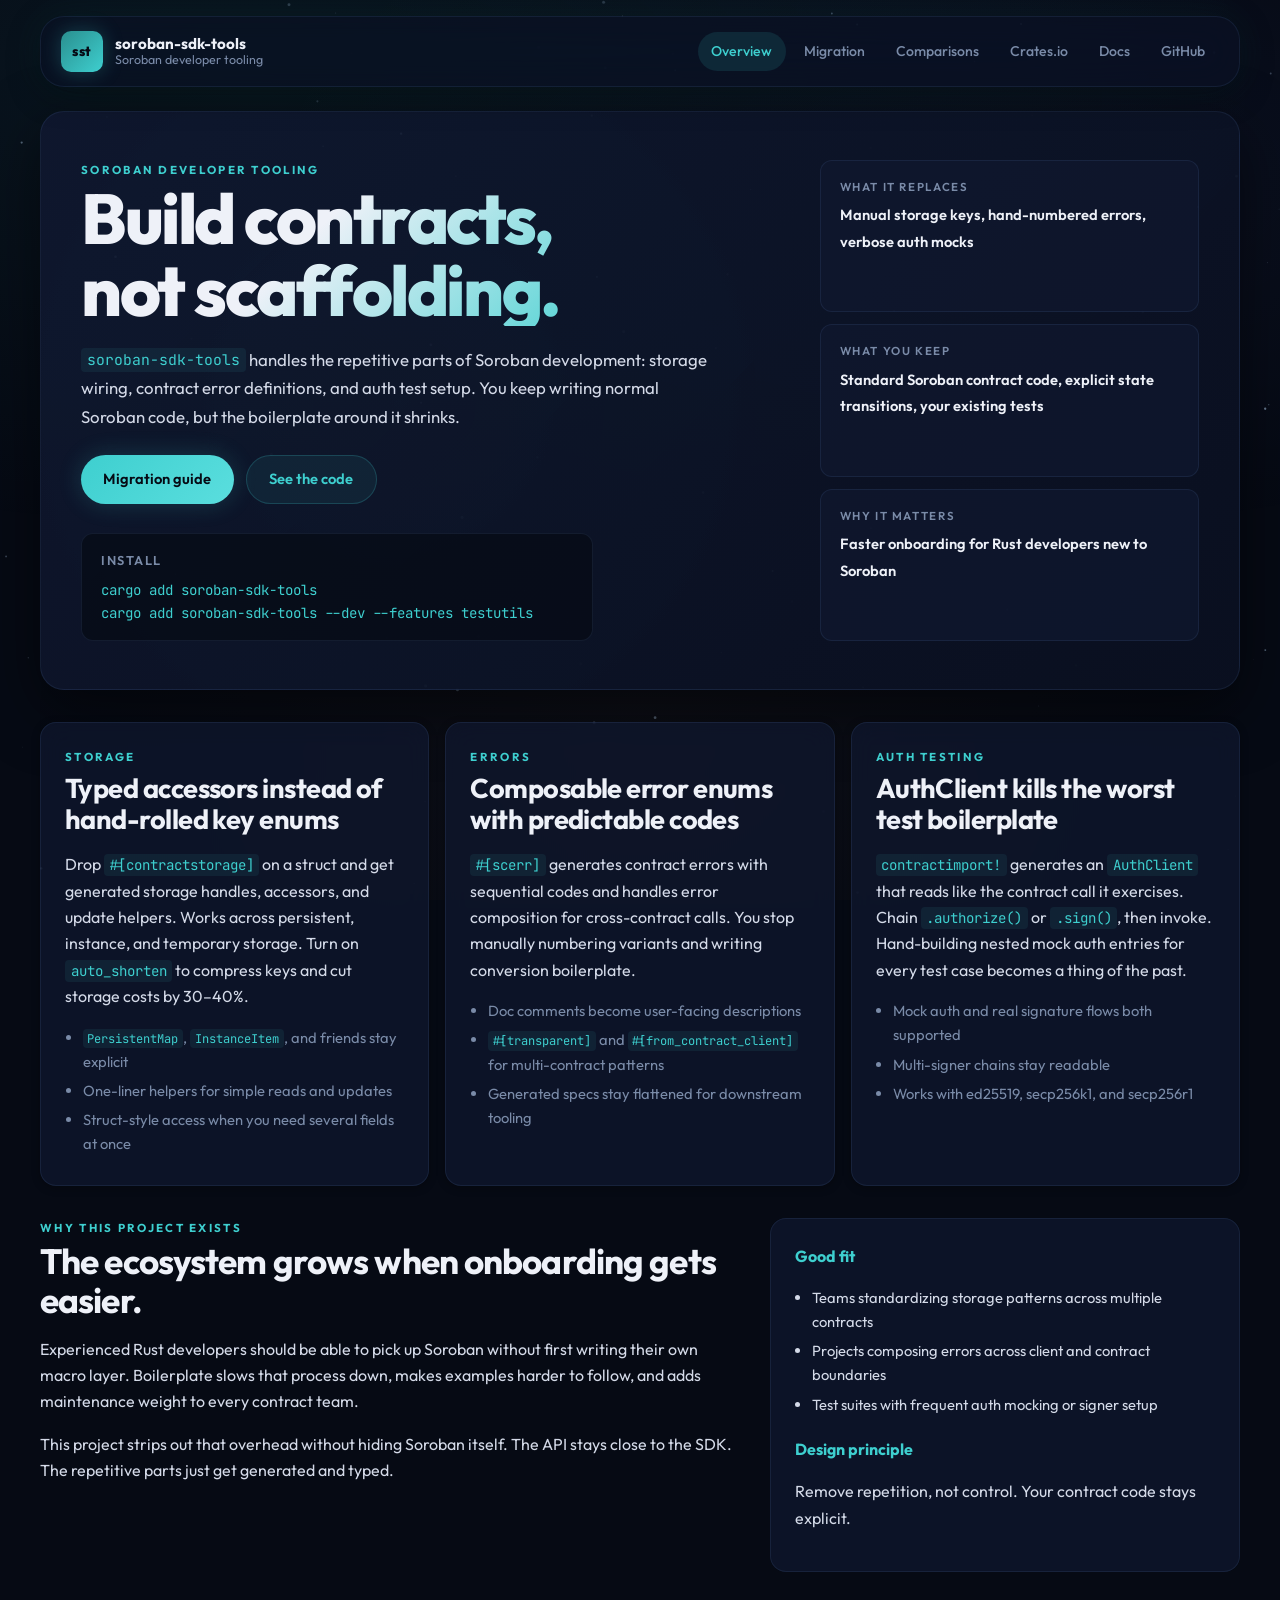
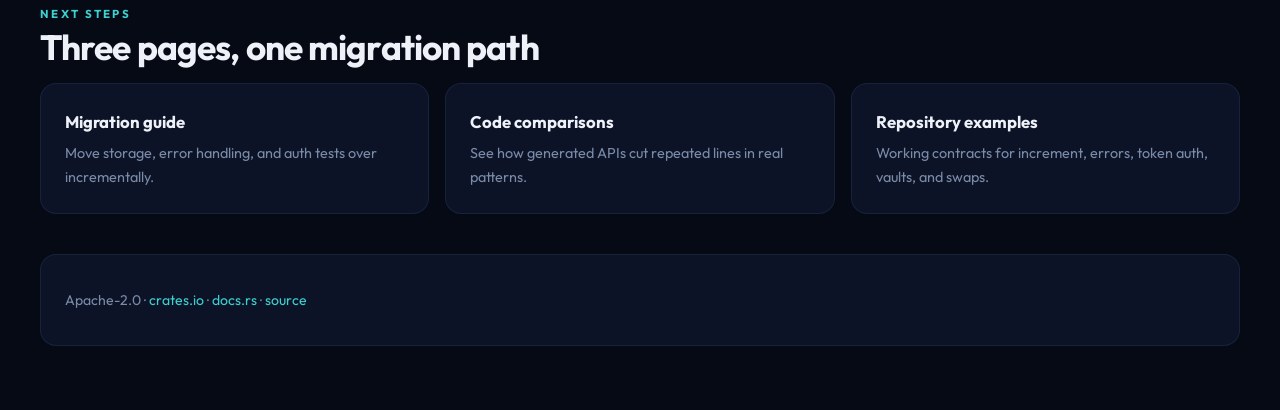
==== docs/index.html @ 700a07e0 "Add GitHub Pages site with dark space theme Static site in docs/ for GitHub Pages: homepage with fea" ====
<!DOCTYPE html>
<html lang="en">
<head>
  <meta charset="UTF-8">
  <meta name="viewport" content="width=device-width, initial-scale=1.0">
  <title>soroban-sdk-tools — Cut Soroban Boilerplate, Ship Contracts Faster</title>
  <meta name="description" content="soroban-sdk-tools gives Soroban developers typed storage macros, composable error enums, and auth test helpers that cut boilerplate and can save 30-40% on storage fees.">
  <meta name="theme-color" content="#0b1120">
  <meta name="robots" content="index, follow">
  <link rel="canonical" href="https://blaineheffron.github.io/soroban-sdk-tools/">
  <meta property="og:title" content="soroban-sdk-tools — Cut Soroban Boilerplate, Ship Contracts Faster">
  <meta property="og:description" content="Typed storage, composable errors, and auth testing helpers for Soroban smart contracts on Stellar.">
  <meta property="og:type" content="website">
  <meta property="og:url" content="https://blaineheffron.github.io/soroban-sdk-tools/">
  <meta name="twitter:card" content="summary">
  <meta name="twitter:title" content="soroban-sdk-tools — Cut Soroban Boilerplate">
  <meta name="twitter:description" content="Typed storage, composable errors, and auth testing helpers for Soroban smart contracts on Stellar.">
  <script type="application/ld+json">
  {
    "@context": "https://schema.org",
    "@type": "SoftwareSourceCode",
    "name": "soroban-sdk-tools",
    "description": "Rust macros and helpers that reduce Soroban smart contract boilerplate for storage, errors, and auth testing.",
    "programmingLanguage": "Rust",
    "codeRepository": "https://github.com/BlaineHeffron/soroban-sdk-tools",
    "license": "https://opensource.org/licenses/Apache-2.0",
    "author": [
      { "@type": "Person", "name": "Blaine Heffron" },
      { "@type": "Person", "name": "Willem Wyndham" }
    ]
  }
  </script>
  <link rel="stylesheet" href="styles.css">
</head>
<body data-page="home">
  <canvas id="starfield" aria-hidden="true"></canvas>
  <div class="site-shell">
    <header class="site-header">
      <a class="brand" href="index.html">
        <span class="brand-mark">sst</span>
        <span class="brand-copy">
          <strong>soroban-sdk-tools</strong>
          <span>Soroban developer tooling</span>
        </span>
      </a>
      <nav class="site-nav" aria-label="Primary navigation">
        <a href="index.html">Overview</a>
        <a href="migration.html">Migration</a>
        <a href="examples.html">Comparisons</a>
        <a href="https://crates.io/crates/soroban-sdk-tools" rel="noopener">Crates.io</a>
        <a href="https://docs.rs/soroban-sdk-tools/latest/soroban_sdk_tools/" rel="noopener">Docs</a>
        <a href="https://github.com/BlaineHeffron/soroban-sdk-tools" rel="noopener">GitHub</a>
      </nav>
    </header>

    <main>
      <section class="hero">
        <div class="hero-copy">
          <p class="eyebrow">Soroban developer tooling</p>
          <h1>Build contracts, not scaffolding.</h1>
          <p class="hero-text">
            <code>soroban-sdk-tools</code> handles the repetitive parts of Soroban development:
            storage wiring, contract error definitions, and auth test setup. You keep writing
            normal Soroban code, but the boilerplate around it shrinks.
          </p>
          <div class="hero-actions">
            <a class="button button-primary" href="migration.html">Migration guide</a>
            <a class="button button-secondary" href="examples.html">See the code</a>
          </div>
          <div class="install-card">
            <p>Install</p>
            <pre><code>cargo add soroban-sdk-tools
cargo add soroban-sdk-tools --dev --features testutils</code></pre>
          </div>
        </div>
        <aside class="hero-panel">
          <div class="metric-card">
            <span class="metric-label">What it replaces</span>
            <strong>Manual storage keys, hand-numbered errors, verbose auth mocks</strong>
          </div>
          <div class="metric-card">
            <span class="metric-label">What you keep</span>
            <strong>Standard Soroban contract code, explicit state transitions, your existing tests</strong>
          </div>
          <div class="metric-card">
            <span class="metric-label">Why it matters</span>
            <strong>Faster onboarding for Rust developers new to Soroban</strong>
          </div>
        </aside>
      </section>

      <section class="section-grid">
        <article class="feature-card reveal">
          <p class="card-kicker">Storage</p>
          <h2>Typed accessors instead of hand-rolled key enums</h2>
          <p>
            Drop <code>#[contractstorage]</code> on a struct and get generated storage handles,
            accessors, and update helpers. Works across persistent, instance, and temporary
            storage. Turn on <code>auto_shorten</code> to compress keys and cut storage costs
            by 30&ndash;40%.
          </p>
          <ul>
            <li><code>PersistentMap</code>, <code>InstanceItem</code>, and friends stay explicit</li>
            <li>One-liner helpers for simple reads and updates</li>
            <li>Struct-style access when you need several fields at once</li>
          </ul>
        </article>

        <article class="feature-card reveal">
          <p class="card-kicker">Errors</p>
          <h2>Composable error enums with predictable codes</h2>
          <p>
            <code>#[scerr]</code> generates contract errors with sequential codes and handles
            error composition for cross-contract calls. You stop manually numbering variants
            and writing conversion boilerplate.
          </p>
          <ul>
            <li>Doc comments become user-facing descriptions</li>
            <li><code>#[transparent]</code> and <code>#[from_contract_client]</code> for multi-contract patterns</li>
            <li>Generated specs stay flattened for downstream tooling</li>
          </ul>
        </article>

        <article class="feature-card reveal">
          <p class="card-kicker">Auth testing</p>
          <h2>AuthClient kills the worst test boilerplate</h2>
          <p>
            <code>contractimport!</code> generates an <code>AuthClient</code> that reads
            like the contract call it exercises. Chain <code>.authorize()</code> or
            <code>.sign()</code>, then invoke. Hand-building nested mock auth entries
            for every test case becomes a thing of the past.
          </p>
          <ul>
            <li>Mock auth and real signature flows both supported</li>
            <li>Multi-signer chains stay readable</li>
            <li>Works with ed25519, secp256k1, and secp256r1</li>
          </ul>
        </article>
      </section>

      <section class="section two-column reveal">
        <div>
          <p class="eyebrow">Why this project exists</p>
          <h2>The ecosystem grows when onboarding gets easier.</h2>
          <p>
            Experienced Rust developers should be able to pick up Soroban without first writing
            their own macro layer. Boilerplate slows that process down, makes examples harder to
            follow, and adds maintenance weight to every contract team.
          </p>
          <p>
            This project strips out that overhead without hiding Soroban itself. The API stays
            close to the SDK. The repetitive parts just get generated and typed.
          </p>
        </div>
        <div class="callout">
          <h3>Good fit</h3>
          <ul>
            <li>Teams standardizing storage patterns across multiple contracts</li>
            <li>Projects composing errors across client and contract boundaries</li>
            <li>Test suites with frequent auth mocking or signer setup</li>
          </ul>
          <h3>Design principle</h3>
          <p>Remove repetition, not control. Your contract code stays explicit.</p>
        </div>
      </section>

      <section class="section reveal">
        <div class="section-heading">
          <p class="eyebrow">Next steps</p>
          <h2>Three pages, one migration path</h2>
        </div>
        <div class="path-grid">
          <a class="path-card" href="migration.html">
            <h3>Migration guide</h3>
            <p>Move storage, error handling, and auth tests over incrementally.</p>
          </a>
          <a class="path-card" href="examples.html">
            <h3>Code comparisons</h3>
            <p>See how generated APIs cut repeated lines in real patterns.</p>
          </a>
          <a class="path-card" href="https://github.com/BlaineHeffron/soroban-sdk-tools/tree/main/examples">
            <h3>Repository examples</h3>
            <p>Working contracts for increment, errors, token auth, vaults, and swaps.</p>
          </a>
        </div>
      </section>
    </main>

    <footer class="site-footer">
      <p>Apache-2.0 &middot; <a href="https://crates.io/crates/soroban-sdk-tools">crates.io</a> &middot; <a href="https://docs.rs/soroban-sdk-tools">docs.rs</a> &middot; <a href="https://github.com/BlaineHeffron/soroban-sdk-tools">source</a></p>
    </footer>
  </div>
  <script src="script.js"></script>
</body>
</html>
---- docs/styles.css ----
/* ── soroban-sdk-tools site ── */
/* Aesthetic: deep-space observatory — dark, precise, layered depth */

@import url('https://fonts.googleapis.com/css2?family=Outfit:wght@400;600;700;800&family=JetBrains+Mono:wght@400;500&display=swap');

:root {
  --bg-deep: #060a14;
  --bg: #0b1120;
  --bg-raised: #101829;
  --bg-card: rgba(16, 24, 48, 0.72);
  --bg-glass: rgba(12, 18, 36, 0.65);
  --surface: rgba(20, 32, 60, 0.55);
  --text: #d4dae8;
  --text-bright: #eef1f8;
  --text-muted: #7a8ba8;
  --line: rgba(100, 140, 200, 0.12);
  --line-bright: rgba(100, 160, 220, 0.22);
  --accent: #3ecfcf;
  --accent-glow: rgba(62, 207, 207, 0.15);
  --accent-dim: #2a8f8f;
  --accent-2: #6b8aff;
  --accent-2-glow: rgba(107, 138, 255, 0.12);
  --warm: #f0a050;
  --warm-glow: rgba(240, 160, 80, 0.1);
  --danger: #ff6b6b;
  --success: #50d890;
  --shadow-sm: 0 2px 8px rgba(0, 0, 0, 0.3);
  --shadow: 0 8px 32px rgba(0, 0, 0, 0.4);
  --shadow-lg: 0 20px 60px rgba(0, 0, 0, 0.5);
  --shadow-glow: 0 0 40px rgba(62, 207, 207, 0.08);
  --radius-xl: 24px;
  --radius-lg: 16px;
  --radius-md: 12px;
  --radius-sm: 8px;
  --site-width: 1200px;
  --mono: "JetBrains Mono", "Fira Code", "Cascadia Code", monospace;
  --sans: "Outfit", system-ui, -apple-system, sans-serif;
}

*, *::before, *::after { box-sizing: border-box; }
html { scroll-behavior: smooth; }

body {
  margin: 0;
  font-family: var(--sans);
  font-weight: 400;
  color: var(--text);
  background: var(--bg-deep);
  line-height: 1.65;
  -webkit-font-smoothing: antialiased;
  overflow-x: hidden;
}

/* ── starfield canvas ── */
#starfield {
  position: fixed;
  inset: 0;
  z-index: 0;
  pointer-events: none;
}

/* ── cosmic ambient gradients ── */
body::before {
  content: "";
  position: fixed;
  inset: 0;
  z-index: 0;
  pointer-events: none;
  background:
    radial-gradient(ellipse 80% 50% at 20% 10%, rgba(62, 207, 207, 0.06), transparent),
    radial-gradient(ellipse 60% 40% at 80% 20%, rgba(107, 138, 255, 0.05), transparent),
    radial-gradient(ellipse 50% 60% at 50% 80%, rgba(240, 160, 80, 0.03), transparent);
}

/* ── layout shell ── */
.site-shell {
  position: relative;
  z-index: 1;
  width: min(calc(100% - 2rem), var(--site-width));
  margin: 0 auto;
  padding: 1rem 0 4rem;
}

/* ── links ── */
a { color: var(--accent); text-decoration: none; transition: color 200ms; }
a:hover { color: var(--text-bright); }

/* ── typography ── */
code, pre { font-family: var(--mono); }
code { font-size: 0.88em; color: var(--accent); background: rgba(62, 207, 207, 0.08); padding: 0.15em 0.4em; border-radius: 4px; }
pre code { background: none; padding: 0; color: inherit; font-size: 0.88rem; }

h1, h2, h3, h4 { color: var(--text-bright); font-weight: 700; }

/* ── header / nav ── */
.site-header {
  display: flex;
  align-items: center;
  justify-content: space-between;
  gap: 1rem;
  padding: 0.85rem 1.25rem;
  margin-bottom: 1.5rem;
  border: 1px solid var(--line);
  border-radius: var(--radius-xl);
  background: var(--bg-glass);
  backdrop-filter: blur(20px) saturate(1.4);
  -webkit-backdrop-filter: blur(20px) saturate(1.4);
  position: sticky;
  top: 0.75rem;
  z-index: 100;
  box-shadow: var(--shadow), var(--shadow-glow);
}

.brand {
  display: inline-flex;
  align-items: center;
  gap: 0.75rem;
  text-decoration: none;
  color: var(--text-bright);
}

.brand-mark {
  display: grid;
  place-items: center;
  width: 2.6rem;
  height: 2.6rem;
  border-radius: 10px;
  background: linear-gradient(135deg, var(--accent-dim), var(--accent));
  color: var(--bg-deep);
  font-weight: 800;
  font-size: 0.85rem;
  text-transform: lowercase;
  letter-spacing: 0.04em;
  box-shadow: 0 0 20px rgba(62, 207, 207, 0.25);
}

.brand-copy { display: flex; flex-direction: column; line-height: 1.2; }
.brand-copy strong { font-size: 0.95rem; }
.brand-copy span:last-child { color: var(--text-muted); font-size: 0.78rem; }

.site-nav {
  display: flex;
  flex-wrap: wrap;
  justify-content: flex-end;
  gap: 0.25rem;
}

.site-nav a {
  color: var(--text-muted);
  padding: 0.5rem 0.85rem;
  border-radius: 999px;
  font-size: 0.88rem;
  font-weight: 500;
  transition: all 180ms ease;
  text-decoration: none;
}

.site-nav a:hover {
  background: var(--accent-glow);
  color: var(--accent);
}

.site-nav a.is-active {
  background: rgba(62, 207, 207, 0.12);
  color: var(--accent);
}

/* ── hero section ── */
.hero {
  display: grid;
  grid-template-columns: minmax(0, 1.4fr) minmax(16rem, 0.75fr);
  gap: 2rem;
  padding: 3rem 2.5rem;
  border: 1px solid var(--line);
  border-radius: var(--radius-xl);
  background:
    linear-gradient(135deg, rgba(16, 24, 48, 0.9), rgba(10, 16, 32, 0.95)),
    radial-gradient(circle at 30% 50%, var(--accent-glow), transparent 50%);
  box-shadow: var(--shadow-lg);
  position: relative;
  overflow: hidden;
}

.hero::after {
  content: "";
  position: absolute;
  top: -1px;
  left: 0;
  right: 0;
  height: 1px;
  background: linear-gradient(90deg, transparent, var(--accent), transparent);
  opacity: 0.5;
}

.page-hero {
  padding: 2.5rem;
  margin-bottom: 2rem;
  border: 1px solid var(--line);
  border-radius: var(--radius-xl);
  background: linear-gradient(135deg, rgba(16, 24, 48, 0.85), rgba(10, 16, 32, 0.9));
  box-shadow: var(--shadow);
  position: relative;
}

.page-hero::after {
  content: "";
  position: absolute;
  top: -1px;
  left: 0;
  right: 0;
  height: 1px;
  background: linear-gradient(90deg, transparent, var(--accent-2), transparent);
  opacity: 0.4;
}

.hero h1, .page-hero h1 {
  line-height: 1.02;
  letter-spacing: -0.035em;
  margin: 0.25rem 0 1.2rem;
}

.hero h1 {
  font-size: clamp(2.6rem, 5.5vw, 4.8rem);
  font-weight: 800;
  max-width: 12ch;
  background: linear-gradient(135deg, var(--text-bright) 40%, var(--accent) 100%);
  -webkit-background-clip: text;
  -webkit-text-fill-color: transparent;
  background-clip: text;
}

.page-hero h1 {
  font-size: clamp(2rem, 4.5vw, 3.6rem);
  font-weight: 800;
}

.hero-text, .page-hero > p:last-child {
  max-width: 58ch;
  font-size: 1.05rem;
  color: var(--text);
  line-height: 1.7;
}

.eyebrow, .card-kicker {
  margin: 0;
  font-size: 0.72rem;
  font-weight: 700;
  letter-spacing: 0.2em;
  text-transform: uppercase;
  color: var(--accent);
}

/* ── buttons ── */
.hero-actions {
  display: flex;
  flex-wrap: wrap;
  gap: 0.75rem;
  margin: 1.5rem 0 1.8rem;
}

.button {
  display: inline-flex;
  align-items: center;
  justify-content: center;
  min-height: 2.8rem;
  padding: 0.7rem 1.4rem;
  border-radius: 999px;
  text-decoration: none;
  font-weight: 600;
  font-size: 0.92rem;
  transition: all 200ms ease;
}

.button-primary {
  color: var(--bg-deep);
  background: linear-gradient(135deg, var(--accent), #5adede);
  box-shadow: 0 0 24px rgba(62, 207, 207, 0.2);
}

.button-primary:hover {
  color: var(--bg-deep);
  box-shadow: 0 0 32px rgba(62, 207, 207, 0.35);
  transform: translateY(-1px);
}

.button-secondary {
  color: var(--accent);
  background: rgba(62, 207, 207, 0.08);
  border: 1px solid rgba(62, 207, 207, 0.2);
}

.button-secondary:hover {
  background: rgba(62, 207, 207, 0.15);
  color: var(--text-bright);
  transform: translateY(-1px);
}

/* ── install card ── */
.install-card {
  max-width: 32rem;
  padding: 1rem 1.2rem;
  border: 1px solid var(--line);
  border-radius: var(--radius-md);
  background: rgba(6, 10, 20, 0.7);
}

.install-card p {
  margin: 0 0 0.5rem;
  color: var(--text-muted);
  font-weight: 600;
  font-size: 0.8rem;
  text-transform: uppercase;
  letter-spacing: 0.12em;
}

.install-card pre {
  overflow-x: auto;
  margin: 0;
  color: var(--accent);
  font-size: 0.85rem;
  line-height: 1.6;
}

/* ── hero side panel ── */
.hero-panel { display: grid; gap: 0.75rem; }

.metric-card {
  padding: 1rem 1.15rem;
  border: 1px solid var(--line);
  border-radius: var(--radius-md);
  background: var(--bg-card);
  transition: border-color 250ms;
}

.metric-card:hover { border-color: var(--line-bright); }

.metric-label {
  display: block;
  margin-bottom: 0.35rem;
  color: var(--text-muted);
  font-size: 0.72rem;
  font-weight: 600;
  text-transform: uppercase;
  letter-spacing: 0.14em;
}

.metric-card strong {
  color: var(--text-bright);
  font-size: 0.92rem;
  font-weight: 600;
  line-height: 1.4;
}

/* ── section layout ── */
.section, .section-grid { margin-top: 2rem; }

.section-grid {
  display: grid;
  grid-template-columns: repeat(3, minmax(0, 1fr));
  gap: 1rem;
}

/* ── feature cards ── */
.feature-card {
  padding: 1.5rem;
  border: 1px solid var(--line);
  border-radius: var(--radius-lg);
  background: var(--bg-card);
  backdrop-filter: blur(12px);
  -webkit-backdrop-filter: blur(12px);
  box-shadow: var(--shadow-sm);
  transition: border-color 300ms, box-shadow 300ms, transform 300ms;
}

.feature-card:hover {
  border-color: var(--line-bright);
  box-shadow: var(--shadow);
  transform: translateY(-2px);
}

.feature-card h2 {
  margin: 0.4rem 0 0.8rem;
  font-size: clamp(1.3rem, 2.5vw, 1.7rem);
  line-height: 1.15;
  letter-spacing: -0.02em;
}

.feature-card ul {
  margin: 0.6rem 0 0;
  padding-left: 1.1rem;
  color: var(--text-muted);
  font-size: 0.92rem;
}

.feature-card li { margin-bottom: 0.3rem; }
.feature-card li code { font-size: 0.82em; }

/* ── two-column + callout ── */
.two-column {
  display: grid;
  grid-template-columns: minmax(0, 1.2fr) minmax(18rem, 0.8fr);
  gap: 1.5rem;
  align-items: start;
}

.two-column h2 {
  margin: 0.3rem 0 0.8rem;
  font-size: clamp(1.5rem, 3vw, 2.2rem);
  line-height: 1.1;
  letter-spacing: -0.025em;
}

.callout {
  padding: 1.5rem;
  border: 1px solid var(--line);
  border-radius: var(--radius-lg);
  background: var(--bg-card);
  backdrop-filter: blur(12px);
}

.callout h3 { margin-top: 0; font-size: 1rem; color: var(--accent); }
.callout h3:not(:first-child) { margin-top: 1.2rem; }
.callout ul { margin: 0; padding-left: 1.1rem; font-size: 0.92rem; }
.callout li { margin-bottom: 0.3rem; }

/* ── path grid ── */
.path-grid {
  display: grid;
  grid-template-columns: repeat(3, minmax(0, 1fr));
  gap: 1rem;
}

.section-heading { margin-bottom: 1rem; }
.section-heading h2 {
  margin: 0.3rem 0 0;
  font-size: clamp(1.5rem, 3vw, 2.2rem);
  line-height: 1.1;
  letter-spacing: -0.025em;
}

.path-card {
  display: block;
  padding: 1.5rem;
  border: 1px solid var(--line);
  border-radius: var(--radius-lg);
  background: var(--bg-card);
  text-decoration: none;
  color: var(--text);
  transition: all 250ms ease;
}

.path-card:hover {
  border-color: var(--accent-dim);
  box-shadow: var(--shadow), 0 0 30px rgba(62, 207, 207, 0.06);
  transform: translateY(-2px);
  color: var(--text);
}

.path-card h3 {
  margin: 0 0 0.4rem;
  font-size: 1.05rem;
  color: var(--text-bright);
}

.path-card p {
  margin: 0;
  font-size: 0.9rem;
  color: var(--text-muted);
}

/* ── checklist section ── */
.checklist-section {
  padding: 2rem 2.5rem;
  border: 1px solid var(--line);
  border-radius: var(--radius-xl);
  background: var(--bg-card);
}

.number-list {
  display: grid;
  gap: 0.7rem;
  margin: 0;
  padding-left: 1.3rem;
  font-size: 0.95rem;
}

.number-list li::marker { color: var(--accent); font-weight: 700; }

/* ── content grid (migration) ── */
.content-grid {
  display: grid;
  grid-template-columns: repeat(2, minmax(0, 1fr));
  gap: 1rem;
}

.content-card {
  padding: 1.5rem;
  border: 1px solid var(--line);
  border-radius: var(--radius-lg);
  background: var(--bg-card);
}

.content-card h3 {
  margin: 0 0 0.5rem;
  font-size: 1rem;
  color: var(--accent);
}

/* ── migration steps ── */
.migration-step {
  margin-top: 1.2rem;
  padding-top: 1.2rem;
  border-top: 1px solid var(--line);
}

.migration-step h3 { margin: 0 0 0.6rem; font-size: 1rem; color: var(--warm); }
.migration-step ul { margin: 0; padding-left: 1.1rem; font-size: 0.92rem; }
.migration-step li { margin-bottom: 0.3rem; }

/* ── code panels (comparisons) ── */
.comparison-section { }

.comparison-grid {
  display: grid;
  grid-template-columns: repeat(2, minmax(0, 1fr));
  gap: 1rem;
}

.code-panel {
  padding: 1.5rem;
  border: 1px solid var(--line);
  border-radius: var(--radius-lg);
  overflow: hidden;
  box-shadow: var(--shadow);
}

.code-panel:first-child {
  background: linear-gradient(180deg, rgba(30, 15, 15, 0.85), rgba(20, 10, 10, 0.9));
  border-color: rgba(255, 107, 107, 0.12);
}

.code-panel:first-child h3 { color: var(--danger); }
.code-panel:first-child h3::before { content: ""; }

.code-panel:last-child {
  background: linear-gradient(180deg, rgba(10, 30, 20, 0.85), rgba(8, 24, 16, 0.9));
  border-color: rgba(80, 216, 144, 0.15);
}

.code-panel:last-child h3 { color: var(--success); }
.code-panel:last-child h3::before { content: ""; }

.code-panel h3 {
  margin: 0 0 0.8rem;
  font-size: 0.85rem;
  font-weight: 600;
  text-transform: uppercase;
  letter-spacing: 0.1em;
}

.code-panel pre {
  overflow-x: auto;
  margin: 0;
  line-height: 1.55;
}

.code-panel code {
  color: #c8d8e8;
  font-size: 0.82rem;
}

.comparison-note {
  margin: 0.8rem 0 0;
  color: var(--text-muted);
  font-size: 0.92rem;
  font-style: italic;
}

/* ── callout banner ── */
.callout-banner {
  padding: 2rem 2.5rem;
  border: 1px solid var(--line);
  border-radius: var(--radius-xl);
  background:
    linear-gradient(135deg, rgba(16, 24, 48, 0.8), rgba(10, 16, 32, 0.85)),
    radial-gradient(circle at 70% 50%, var(--accent-2-glow), transparent 40%);
  box-shadow: var(--shadow);
}

.callout-banner h2 {
  margin: 0.3rem 0 0;
  font-size: clamp(1.5rem, 3vw, 2.2rem);
  line-height: 1.1;
  letter-spacing: -0.025em;
}

.callout-banner > p:last-child {
  margin-top: 0.8rem;
  max-width: 60ch;
  color: var(--text-muted);
  font-size: 1rem;
}

/* ── footer ── */
.site-footer {
  margin-top: 2.5rem;
  padding: 1.2rem 1.5rem;
  border: 1px solid var(--line);
  border-radius: var(--radius-lg);
  background: var(--bg-card);
  color: var(--text-muted);
  font-size: 0.88rem;
}

/* ── scroll reveal animation ── */
.reveal {
  opacity: 0;
  transform: translateY(18px);
  transition: opacity 500ms ease, transform 500ms ease;
}

.reveal.is-visible {
  opacity: 1;
  transform: translateY(0);
}

/* stagger children */
.section-grid .feature-card:nth-child(2) { transition-delay: 80ms; }
.section-grid .feature-card:nth-child(3) { transition-delay: 160ms; }
.path-grid .path-card:nth-child(2) { transition-delay: 80ms; }
.path-grid .path-card:nth-child(3) { transition-delay: 160ms; }
.comparison-grid .code-panel:nth-child(2) { transition-delay: 80ms; }
.content-grid .content-card:nth-child(2) { transition-delay: 80ms; }

/* ── responsive ── */
@media (max-width: 980px) {
  .site-header { position: static; }
  .hero,
  .two-column,
  .section-grid,
  .content-grid,
  .comparison-grid,
  .path-grid {
    grid-template-columns: 1fr;
  }
}

@media (max-width: 720px) {
  .site-shell {
    width: min(calc(100% - 1rem), var(--site-width));
    padding-top: 0.5rem;
  }

  .hero, .page-hero, .checklist-section, .callout-banner {
    padding: 1.5rem;
  }

  .hero h1 { font-size: clamp(2.2rem, 10vw, 3.4rem); }

  .site-nav { justify-content: flex-start; }

  .site-header {
    flex-direction: column;
    align-items: flex-start;
  }
}
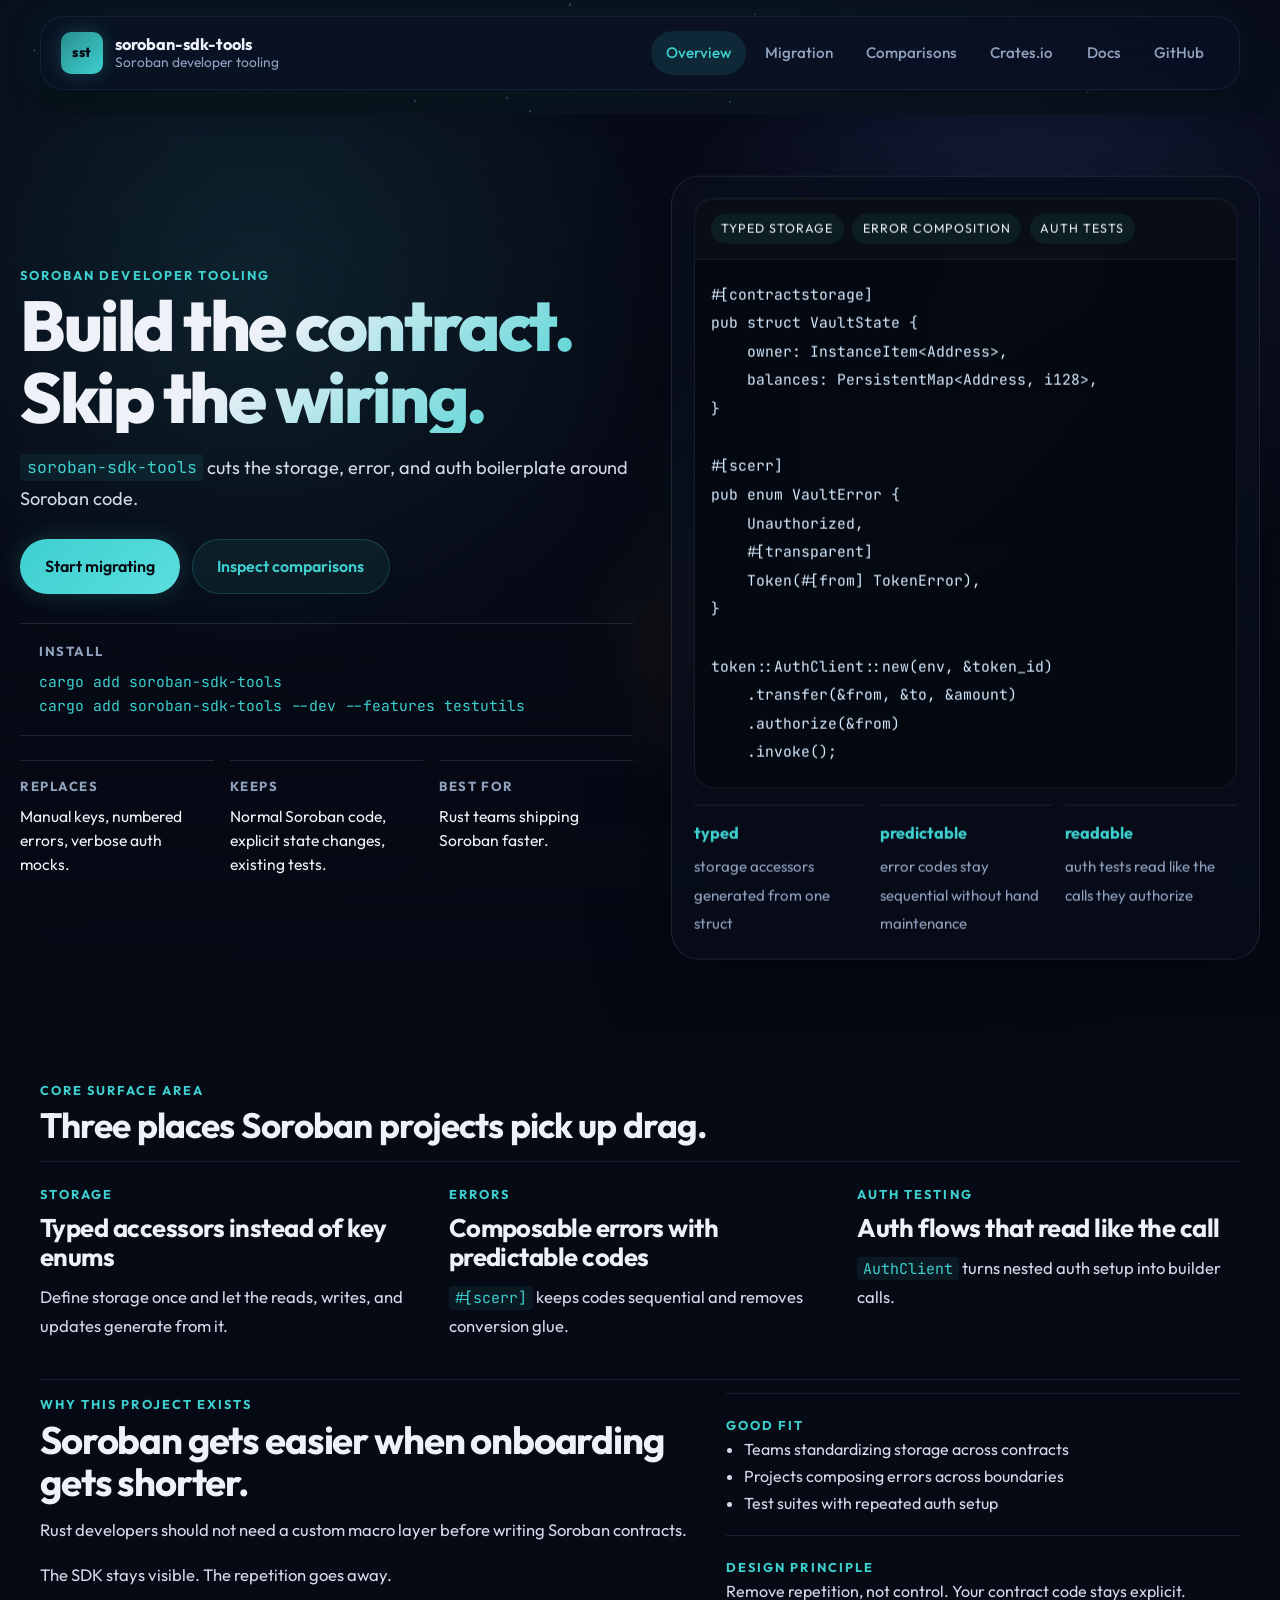
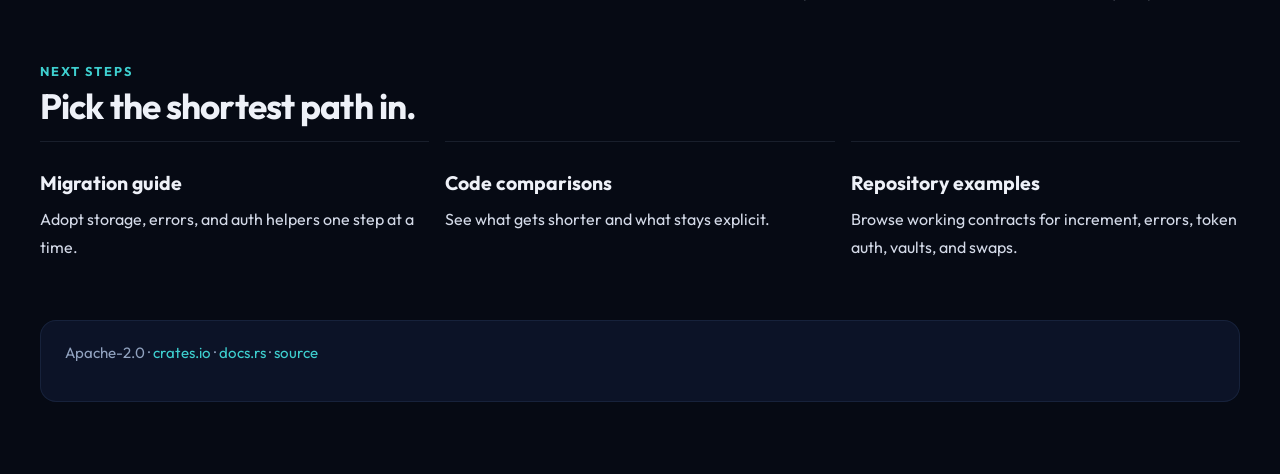
==== commit 11b6c660: "Refine GitHub Pages docs site" ====
--- a/docs/index.html
+++ b/docs/index.html
@@ -3,18 +3,19 @@
 <head>
   <meta charset="UTF-8">
   <meta name="viewport" content="width=device-width, initial-scale=1.0">
-  <title>soroban-sdk-tools — Cut Soroban Boilerplate, Ship Contracts Faster</title>
-  <meta name="description" content="soroban-sdk-tools gives Soroban developers typed storage macros, composable error enums, and auth test helpers that cut boilerplate and can save 30-40% on storage fees.">
+  <title>soroban-sdk-tools — Less Soroban Boilerplate</title>
+  <meta name="description" content="Typed storage, generated errors, and auth test helpers for Soroban smart contracts.">
   <meta name="theme-color" content="#0b1120">
   <meta name="robots" content="index, follow">
   <link rel="canonical" href="https://blaineheffron.github.io/soroban-sdk-tools/">
-  <meta property="og:title" content="soroban-sdk-tools — Cut Soroban Boilerplate, Ship Contracts Faster">
+  <meta property="og:title" content="soroban-sdk-tools — Less Soroban Boilerplate">
   <meta property="og:description" content="Typed storage, composable errors, and auth testing helpers for Soroban smart contracts on Stellar.">
   <meta property="og:type" content="website">
   <meta property="og:url" content="https://blaineheffron.github.io/soroban-sdk-tools/">
   <meta name="twitter:card" content="summary">
-  <meta name="twitter:title" content="soroban-sdk-tools — Cut Soroban Boilerplate">
+  <meta name="twitter:title" content="soroban-sdk-tools — Less Soroban Boilerplate">
   <meta name="twitter:description" content="Typed storage, composable errors, and auth testing helpers for Soroban smart contracts on Stellar.">
+  <link rel="icon" href="favicon.svg" type="image/svg+xml">
   <script type="application/ld+json">
   {
     "@context": "https://schema.org",
@@ -54,133 +55,159 @@
     </header>
 
     <main>
-      <section class="hero">
-        <div class="hero-copy">
-          <p class="eyebrow">Soroban developer tooling</p>
-          <h1>Build contracts, not scaffolding.</h1>
-          <p class="hero-text">
-            <code>soroban-sdk-tools</code> handles the repetitive parts of Soroban development:
-            storage wiring, contract error definitions, and auth test setup. You keep writing
-            normal Soroban code, but the boilerplate around it shrinks.
-          </p>
-          <div class="hero-actions">
-            <a class="button button-primary" href="migration.html">Migration guide</a>
-            <a class="button button-secondary" href="examples.html">See the code</a>
+      <section class="hero hero-home">
+        <div class="hero-aura" aria-hidden="true"></div>
+        <div class="hero-grid">
+          <div class="hero-copy">
+            <p class="eyebrow">Soroban developer tooling</p>
+            <h1>Build the contract. Skip the wiring.</h1>
+            <p class="hero-text">
+              <code>soroban-sdk-tools</code> cuts the storage, error, and auth boilerplate around Soroban code.
+            </p>
+            <div class="hero-actions">
+              <a class="button button-primary" href="migration.html">Start migrating</a>
+              <a class="button button-secondary" href="examples.html">Inspect comparisons</a>
+            </div>
+            <div class="install-strip">
+              <p class="install-label">Install</p>
+              <pre><code>cargo add soroban-sdk-tools
+cargo add soroban-sdk-tools --dev --features testutils</code></pre>
+            </div>
+            <dl class="hero-proof">
+              <div>
+                <dt>Replaces</dt>
+                <dd>Manual keys, numbered errors, verbose auth mocks.</dd>
+              </div>
+              <div>
+                <dt>Keeps</dt>
+                <dd>Normal Soroban code, explicit state changes, existing tests.</dd>
+              </div>
+              <div>
+                <dt>Best for</dt>
+                <dd>Rust teams shipping Soroban faster.</dd>
+              </div>
+            </dl>
           </div>
-          <div class="install-card">
-            <p>Install</p>
-            <pre><code>cargo add soroban-sdk-tools
-cargo add soroban-sdk-tools --dev --features testutils</code></pre>
-          </div>
-        </div>
-        <aside class="hero-panel">
-          <div class="metric-card">
-            <span class="metric-label">What it replaces</span>
-            <strong>Manual storage keys, hand-numbered errors, verbose auth mocks</strong>
-          </div>
-          <div class="metric-card">
-            <span class="metric-label">What you keep</span>
-            <strong>Standard Soroban contract code, explicit state transitions, your existing tests</strong>
-          </div>
-          <div class="metric-card">
-            <span class="metric-label">Why it matters</span>
-            <strong>Faster onboarding for Rust developers new to Soroban</strong>
-          </div>
-        </aside>
-      </section>
-
-      <section class="section-grid">
-        <article class="feature-card reveal">
-          <p class="card-kicker">Storage</p>
-          <h2>Typed accessors instead of hand-rolled key enums</h2>
+
+          <aside class="hero-visual reveal" data-parallax>
+            <div class="hero-terminal">
+              <div class="terminal-topline">
+                <span class="terminal-kicker">Typed storage</span>
+                <span class="terminal-kicker">Error composition</span>
+                <span class="terminal-kicker">Auth tests</span>
+              </div>
+              <pre><code>#[contractstorage]
+pub struct VaultState {
+    owner: InstanceItem&lt;Address&gt;,
+    balances: PersistentMap&lt;Address, i128&gt;,
+}
+
+#[scerr]
+pub enum VaultError {
+    Unauthorized,
+    #[transparent]
+    Token(#[from] TokenError),
+}
+
+token::AuthClient::new(env, &amp;token_id)
+    .transfer(&amp;from, &amp;to, &amp;amount)
+    .authorize(&amp;from)
+    .invoke();</code></pre>
+            </div>
+            <div class="hero-signals" aria-label="Key benefits">
+              <div class="signal">
+                <span class="signal-value">typed</span>
+                <span class="signal-label">storage accessors generated from one struct</span>
+              </div>
+              <div class="signal">
+                <span class="signal-value">predictable</span>
+                <span class="signal-label">error codes stay sequential without hand maintenance</span>
+              </div>
+              <div class="signal">
+                <span class="signal-value">readable</span>
+                <span class="signal-label">auth tests read like the calls they authorize</span>
+              </div>
+            </div>
+          </aside>
+        </div>
+      </section>
+
+      <section class="section capability-band reveal">
+        <div class="section-heading section-heading-wide">
+          <p class="eyebrow">Core surface area</p>
+          <h2>Three places Soroban projects pick up drag.</h2>
+        </div>
+        <div class="capability-grid">
+          <article class="capability">
+            <p class="card-kicker">Storage</p>
+            <h3>Typed accessors instead of key enums</h3>
+            <p>
+              Define storage once and let the reads, writes, and updates generate from it.
+            </p>
+          </article>
+
+          <article class="capability">
+            <p class="card-kicker">Errors</p>
+            <h3>Composable errors with predictable codes</h3>
+            <p>
+              <code>#[scerr]</code> keeps codes sequential and removes conversion glue.
+            </p>
+          </article>
+
+          <article class="capability">
+            <p class="card-kicker">Auth testing</p>
+            <h3>Auth flows that read like the call</h3>
+            <p>
+              <code>AuthClient</code> turns nested auth setup into builder calls.
+            </p>
+          </article>
+        </div>
+      </section>
+
+      <section class="section story-section reveal">
+        <div class="story-copy">
+          <p class="eyebrow">Why this project exists</p>
+          <h2>Soroban gets easier when onboarding gets shorter.</h2>
           <p>
-            Drop <code>#[contractstorage]</code> on a struct and get generated storage handles,
-            accessors, and update helpers. Works across persistent, instance, and temporary
-            storage. Turn on <code>auto_shorten</code> to compress keys and cut storage costs
-            by 30&ndash;40%.
-          </p>
-          <ul>
-            <li><code>PersistentMap</code>, <code>InstanceItem</code>, and friends stay explicit</li>
-            <li>One-liner helpers for simple reads and updates</li>
-            <li>Struct-style access when you need several fields at once</li>
-          </ul>
-        </article>
-
-        <article class="feature-card reveal">
-          <p class="card-kicker">Errors</p>
-          <h2>Composable error enums with predictable codes</h2>
-          <p>
-            <code>#[scerr]</code> generates contract errors with sequential codes and handles
-            error composition for cross-contract calls. You stop manually numbering variants
-            and writing conversion boilerplate.
-          </p>
-          <ul>
-            <li>Doc comments become user-facing descriptions</li>
-            <li><code>#[transparent]</code> and <code>#[from_contract_client]</code> for multi-contract patterns</li>
-            <li>Generated specs stay flattened for downstream tooling</li>
-          </ul>
-        </article>
-
-        <article class="feature-card reveal">
-          <p class="card-kicker">Auth testing</p>
-          <h2>AuthClient kills the worst test boilerplate</h2>
-          <p>
-            <code>contractimport!</code> generates an <code>AuthClient</code> that reads
-            like the contract call it exercises. Chain <code>.authorize()</code> or
-            <code>.sign()</code>, then invoke. Hand-building nested mock auth entries
-            for every test case becomes a thing of the past.
-          </p>
-          <ul>
-            <li>Mock auth and real signature flows both supported</li>
-            <li>Multi-signer chains stay readable</li>
-            <li>Works with ed25519, secp256k1, and secp256r1</li>
-          </ul>
-        </article>
-      </section>
-
-      <section class="section two-column reveal">
-        <div>
-          <p class="eyebrow">Why this project exists</p>
-          <h2>The ecosystem grows when onboarding gets easier.</h2>
-          <p>
-            Experienced Rust developers should be able to pick up Soroban without first writing
-            their own macro layer. Boilerplate slows that process down, makes examples harder to
-            follow, and adds maintenance weight to every contract team.
+            Rust developers should not need a custom macro layer before writing Soroban contracts.
           </p>
           <p>
-            This project strips out that overhead without hiding Soroban itself. The API stays
-            close to the SDK. The repetitive parts just get generated and typed.
+            The SDK stays visible. The repetition goes away.
           </p>
         </div>
-        <div class="callout">
-          <h3>Good fit</h3>
-          <ul>
-            <li>Teams standardizing storage patterns across multiple contracts</li>
-            <li>Projects composing errors across client and contract boundaries</li>
-            <li>Test suites with frequent auth mocking or signer setup</li>
-          </ul>
-          <h3>Design principle</h3>
-          <p>Remove repetition, not control. Your contract code stays explicit.</p>
+        <div class="story-rail">
+          <div class="rail-block">
+            <p class="card-kicker">Good fit</p>
+            <ul>
+              <li>Teams standardizing storage across contracts</li>
+              <li>Projects composing errors across boundaries</li>
+              <li>Test suites with repeated auth setup</li>
+            </ul>
+          </div>
+          <div class="rail-block">
+            <p class="card-kicker">Design principle</p>
+            <p>Remove repetition, not control. Your contract code stays explicit.</p>
+          </div>
         </div>
       </section>
 
       <section class="section reveal">
-        <div class="section-heading">
+        <div class="section-heading section-heading-wide">
           <p class="eyebrow">Next steps</p>
-          <h2>Three pages, one migration path</h2>
+          <h2>Pick the shortest path in.</h2>
         </div>
         <div class="path-grid">
           <a class="path-card" href="migration.html">
             <h3>Migration guide</h3>
-            <p>Move storage, error handling, and auth tests over incrementally.</p>
+            <p>Adopt storage, errors, and auth helpers one step at a time.</p>
           </a>
           <a class="path-card" href="examples.html">
             <h3>Code comparisons</h3>
-            <p>See how generated APIs cut repeated lines in real patterns.</p>
+            <p>See what gets shorter and what stays explicit.</p>
           </a>
           <a class="path-card" href="https://github.com/BlaineHeffron/soroban-sdk-tools/tree/main/examples">
             <h3>Repository examples</h3>
-            <p>Working contracts for increment, errors, token auth, vaults, and swaps.</p>
+            <p>Browse working contracts for increment, errors, token auth, vaults, and swaps.</p>
           </a>
         </div>
       </section>
--- a/docs/styles.css
+++ b/docs/styles.css
@@ -12,7 +12,7 @@
   --surface: rgba(20, 32, 60, 0.55);
   --text: #d4dae8;
   --text-bright: #eef1f8;
-  --text-muted: #7a8ba8;
+  --text-muted: #91a2bf;
   --line: rgba(100, 140, 200, 0.12);
   --line-bright: rgba(100, 160, 220, 0.22);
   --accent: #3ecfcf;
@@ -33,6 +33,7 @@
   --radius-md: 12px;
   --radius-sm: 8px;
   --site-width: 1200px;
+  --copy-width: 1240px;
   --mono: "JetBrains Mono", "Fira Code", "Cascadia Code", monospace;
   --sans: "Outfit", system-ui, -apple-system, sans-serif;
 }
@@ -44,9 +45,10 @@
   margin: 0;
   font-family: var(--sans);
   font-weight: 400;
+  font-size: 1.04rem;
   color: var(--text);
   background: var(--bg-deep);
-  line-height: 1.65;
+  line-height: 1.72;
   -webkit-font-smoothing: antialiased;
   overflow-x: hidden;
 }
@@ -78,7 +80,7 @@
   z-index: 1;
   width: min(calc(100% - 2rem), var(--site-width));
   margin: 0 auto;
-  padding: 1rem 0 4rem;
+  padding: 1rem 0 4.5rem;
 }
 
 /* ── links ── */
@@ -87,10 +89,12 @@
 
 /* ── typography ── */
 code, pre { font-family: var(--mono); }
-code { font-size: 0.88em; color: var(--accent); background: rgba(62, 207, 207, 0.08); padding: 0.15em 0.4em; border-radius: 4px; }
-pre code { background: none; padding: 0; color: inherit; font-size: 0.88rem; }
+code { font-size: 0.9em; color: var(--accent); background: rgba(62, 207, 207, 0.08); padding: 0.15em 0.4em; border-radius: 4px; }
+pre code { background: none; padding: 0; color: inherit; font-size: 0.92rem; }
 
 h1, h2, h3, h4 { color: var(--text-bright); font-weight: 700; }
+p { margin: 0 0 1rem; }
+ul, ol { line-height: 1.7; }
 
 /* ── header / nav ── */
 .site-header {
@@ -135,8 +139,8 @@
 }
 
 .brand-copy { display: flex; flex-direction: column; line-height: 1.2; }
-.brand-copy strong { font-size: 0.95rem; }
-.brand-copy span:last-child { color: var(--text-muted); font-size: 0.78rem; }
+.brand-copy strong { font-size: 1.02rem; }
+.brand-copy span:last-child { color: var(--text-muted); font-size: 0.86rem; }
 
 .site-nav {
   display: flex;
@@ -147,9 +151,9 @@
 
 .site-nav a {
   color: var(--text-muted);
-  padding: 0.5rem 0.85rem;
+  padding: 0.58rem 0.92rem;
   border-radius: 999px;
-  font-size: 0.88rem;
+  font-size: 0.95rem;
   font-weight: 500;
   transition: all 180ms ease;
   text-decoration: none;
@@ -179,6 +183,50 @@
   box-shadow: var(--shadow-lg);
   position: relative;
   overflow: hidden;
+}
+
+.hero-home {
+  display: block;
+  width: 100vw;
+  margin-top: 0.25rem;
+  margin-left: calc(50% - 50vw);
+  margin-right: calc(50% - 50vw);
+  padding: 4rem 0 4.5rem;
+  border: 0;
+  border-radius: 0;
+  background:
+    linear-gradient(180deg, rgba(5, 8, 18, 0.2), rgba(5, 8, 18, 0.8)),
+    radial-gradient(circle at 20% 20%, rgba(62, 207, 207, 0.18), transparent 32%),
+    radial-gradient(circle at 80% 18%, rgba(107, 138, 255, 0.22), transparent 28%),
+    linear-gradient(135deg, rgba(7, 11, 24, 0.98), rgba(9, 14, 30, 0.9));
+  box-shadow: none;
+}
+
+.hero-home::after {
+  top: auto;
+  bottom: 0;
+  background: linear-gradient(90deg, transparent, rgba(62, 207, 207, 0.5), transparent);
+}
+
+.hero-aura {
+  position: absolute;
+  inset: 0;
+  pointer-events: none;
+  background:
+    radial-gradient(circle at 68% 42%, rgba(62, 207, 207, 0.14), transparent 24%),
+    radial-gradient(circle at 56% 58%, rgba(240, 160, 80, 0.08), transparent 18%);
+  opacity: 0.9;
+}
+
+.hero-grid {
+  position: relative;
+  z-index: 1;
+  width: min(calc(100% - 2rem), var(--copy-width));
+  margin: 0 auto;
+  display: grid;
+  grid-template-columns: minmax(0, 1.02fr) minmax(19rem, 0.98fr);
+  gap: 2.4rem;
+  align-items: center;
 }
 
 .hero::after {
@@ -193,7 +241,7 @@
 }
 
 .page-hero {
-  padding: 2.5rem;
+  padding: 2.85rem;
   margin-bottom: 2rem;
   border: 1px solid var(--line);
   border-radius: var(--radius-xl);
@@ -230,22 +278,22 @@
 }
 
 .page-hero h1 {
-  font-size: clamp(2rem, 4.5vw, 3.6rem);
+  font-size: clamp(2.3rem, 4.8vw, 3.9rem);
   font-weight: 800;
 }
 
 .hero-text, .page-hero > p:last-child {
   max-width: 58ch;
-  font-size: 1.05rem;
+  font-size: 1.14rem;
   color: var(--text);
   line-height: 1.7;
 }
 
 .eyebrow, .card-kicker {
   margin: 0;
-  font-size: 0.72rem;
+  font-size: 0.8rem;
   font-weight: 700;
-  letter-spacing: 0.2em;
+  letter-spacing: 0.16em;
   text-transform: uppercase;
   color: var(--accent);
 }
@@ -262,12 +310,12 @@
   display: inline-flex;
   align-items: center;
   justify-content: center;
-  min-height: 2.8rem;
-  padding: 0.7rem 1.4rem;
+  min-height: 3rem;
+  padding: 0.82rem 1.55rem;
   border-radius: 999px;
   text-decoration: none;
   font-weight: 600;
-  font-size: 0.92rem;
+  font-size: 1rem;
   transition: all 200ms ease;
 }
 
@@ -295,64 +343,145 @@
   transform: translateY(-1px);
 }
 
-/* ── install card ── */
-.install-card {
-  max-width: 32rem;
+/* ── install strip ── */
+.install-strip {
+  max-width: 40rem;
+  margin-top: 0.1rem;
   padding: 1rem 1.2rem;
-  border: 1px solid var(--line);
-  border-radius: var(--radius-md);
-  background: rgba(6, 10, 20, 0.7);
-}
-
-.install-card p {
-  margin: 0 0 0.5rem;
+  border-top: 1px solid rgba(145, 162, 191, 0.18);
+  border-bottom: 1px solid rgba(145, 162, 191, 0.18);
+  background: rgba(5, 10, 22, 0.35);
+}
+
+.install-label {
+  margin: 0 0 0.45rem;
   color: var(--text-muted);
-  font-weight: 600;
-  font-size: 0.8rem;
+  font-weight: 700;
+  font-size: 0.82rem;
   text-transform: uppercase;
   letter-spacing: 0.12em;
 }
 
-.install-card pre {
+.install-strip pre {
   overflow-x: auto;
   margin: 0;
   color: var(--accent);
-  font-size: 0.85rem;
+  font-size: 0.96rem;
   line-height: 1.6;
 }
 
-/* ── hero side panel ── */
-.hero-panel { display: grid; gap: 0.75rem; }
-
-.metric-card {
-  padding: 1rem 1.15rem;
-  border: 1px solid var(--line);
-  border-radius: var(--radius-md);
-  background: var(--bg-card);
-  transition: border-color 250ms;
-}
-
-.metric-card:hover { border-color: var(--line-bright); }
-
-.metric-label {
-  display: block;
+/* ── homepage proof + hero visual ── */
+.hero-proof {
+  display: grid;
+  grid-template-columns: repeat(3, minmax(0, 1fr));
+  gap: 1rem;
+  margin: 1.5rem 0 0;
+}
+
+.hero-proof div {
+  padding-top: 0.9rem;
+  border-top: 1px solid rgba(145, 162, 191, 0.18);
+}
+
+.hero-proof dt {
   margin-bottom: 0.35rem;
   color: var(--text-muted);
-  font-size: 0.72rem;
-  font-weight: 600;
+  font-size: 0.82rem;
+  font-weight: 700;
+  letter-spacing: 0.12em;
   text-transform: uppercase;
-  letter-spacing: 0.14em;
-}
-
-.metric-card strong {
+}
+
+.hero-proof dd {
+  margin: 0;
   color: var(--text-bright);
+  font-size: 0.98rem;
+  line-height: 1.55;
+}
+
+.hero-visual {
+  position: relative;
+  padding: 1.35rem;
+  border: 1px solid rgba(145, 162, 191, 0.16);
+  border-radius: 1.75rem;
+  background: linear-gradient(180deg, rgba(9, 14, 28, 0.84), rgba(9, 14, 28, 0.58));
+  box-shadow: 0 24px 80px rgba(0, 0, 0, 0.42);
+  backdrop-filter: blur(12px);
+  -webkit-backdrop-filter: blur(12px);
+  transform-style: preserve-3d;
+}
+
+.hero-terminal {
+  border: 1px solid rgba(145, 162, 191, 0.12);
+  border-radius: 1.25rem;
+  overflow: hidden;
+  background: rgba(5, 10, 18, 0.92);
+  box-shadow: inset 0 1px 0 rgba(255, 255, 255, 0.04);
+}
+
+.terminal-topline {
+  display: flex;
+  flex-wrap: wrap;
+  gap: 0.55rem;
+  padding: 0.9rem 1rem;
+  border-bottom: 1px solid rgba(145, 162, 191, 0.12);
+  background: rgba(255, 255, 255, 0.02);
+}
+
+.terminal-kicker {
+  display: inline-flex;
+  align-items: center;
+  min-height: 1.9rem;
+  padding: 0.28rem 0.65rem;
+  border-radius: 999px;
+  background: rgba(62, 207, 207, 0.08);
+  color: var(--text-bright);
+  font-size: 0.78rem;
+  letter-spacing: 0.08em;
+  text-transform: uppercase;
+}
+
+.hero-terminal pre {
+  margin: 0;
+  padding: 1.25rem 1rem 1.35rem;
+  overflow-x: auto;
+}
+
+.hero-terminal code {
+  color: #d7ebff;
   font-size: 0.92rem;
-  font-weight: 600;
-  line-height: 1.4;
+  line-height: 1.8;
+}
+
+.hero-signals {
+  display: grid;
+  grid-template-columns: repeat(3, minmax(0, 1fr));
+  gap: 0.85rem;
+  margin-top: 1rem;
+}
+
+.signal {
+  padding-top: 0.85rem;
+  border-top: 1px solid rgba(145, 162, 191, 0.14);
+}
+
+.signal-value {
+  display: block;
+  margin-bottom: 0.3rem;
+  color: var(--accent);
+  font-size: 1.02rem;
+  font-weight: 700;
+  text-transform: lowercase;
+}
+
+.signal-label {
+  color: var(--text-muted);
+  font-size: 0.94rem;
+  line-height: 1.55;
 }
 
 /* ── section layout ── */
-.section, .section-grid { margin-top: 2rem; }
+.section, .section-grid { margin-top: 2.4rem; }
 
 .section-grid {
   display: grid;
@@ -395,6 +524,72 @@
 .feature-card li { margin-bottom: 0.3rem; }
 .feature-card li code { font-size: 0.82em; }
 
+/* ── homepage support sections ── */
+.section-heading-wide {
+  max-width: 52rem;
+  margin-bottom: 1.35rem;
+}
+
+.capability-band {
+  padding-top: 0.4rem;
+}
+
+.capability-grid {
+  display: grid;
+  grid-template-columns: repeat(3, minmax(0, 1fr));
+  gap: 1.6rem;
+  border-top: 1px solid rgba(145, 162, 191, 0.14);
+  padding-top: 1.35rem;
+}
+
+.capability h3 {
+  margin: 0.45rem 0 0.75rem;
+  font-size: clamp(1.35rem, 2vw, 1.7rem);
+  line-height: 1.15;
+  letter-spacing: -0.02em;
+}
+
+.capability p:last-child {
+  margin-bottom: 0;
+  color: var(--text);
+}
+
+.story-section {
+  display: grid;
+  grid-template-columns: minmax(0, 1.12fr) minmax(18rem, 0.88fr);
+  gap: 2rem;
+  padding-top: 0.8rem;
+  border-top: 1px solid rgba(145, 162, 191, 0.14);
+}
+
+.story-copy h2 {
+  margin: 0.35rem 0 0.8rem;
+  font-size: clamp(1.8rem, 3vw, 2.6rem);
+  line-height: 1.08;
+  letter-spacing: -0.03em;
+}
+
+.story-rail {
+  display: grid;
+  gap: 1.1rem;
+}
+
+.rail-block {
+  padding: 1.25rem 0 0;
+  border-top: 1px solid rgba(145, 162, 191, 0.14);
+}
+
+.rail-block ul {
+  margin: 0;
+  padding-left: 1.15rem;
+}
+
+.rail-block p:last-child,
+.rail-block li {
+  color: var(--text);
+  font-size: 1rem;
+}
+
 /* ── two-column + callout ── */
 .two-column {
   display: grid;
@@ -440,32 +635,32 @@
 
 .path-card {
   display: block;
-  padding: 1.5rem;
-  border: 1px solid var(--line);
-  border-radius: var(--radius-lg);
-  background: var(--bg-card);
+  padding: 1.5rem 0 1.1rem;
+  border-top: 1px solid rgba(145, 162, 191, 0.14);
+  border-bottom: 1px solid transparent;
+  border-radius: 0;
+  background: none;
   text-decoration: none;
   color: var(--text);
-  transition: all 250ms ease;
+  transition: all 220ms ease;
 }
 
 .path-card:hover {
-  border-color: var(--accent-dim);
-  box-shadow: var(--shadow), 0 0 30px rgba(62, 207, 207, 0.06);
-  transform: translateY(-2px);
+  border-color: rgba(62, 207, 207, 0.22);
+  transform: translateX(4px);
   color: var(--text);
 }
 
 .path-card h3 {
   margin: 0 0 0.4rem;
-  font-size: 1.05rem;
+  font-size: 1.22rem;
   color: var(--text-bright);
 }
 
 .path-card p {
   margin: 0;
-  font-size: 0.9rem;
-  color: var(--text-muted);
+  font-size: 1rem;
+  color: var(--text);
 }
 
 /* ── checklist section ── */
@@ -481,7 +676,7 @@
   gap: 0.7rem;
   margin: 0;
   padding-left: 1.3rem;
-  font-size: 0.95rem;
+  font-size: 1rem;
 }
 
 .number-list li::marker { color: var(--accent); font-weight: 700; }
@@ -502,7 +697,7 @@
 
 .content-card h3 {
   margin: 0 0 0.5rem;
-  font-size: 1rem;
+  font-size: 1.08rem;
   color: var(--accent);
 }
 
@@ -513,8 +708,8 @@
   border-top: 1px solid var(--line);
 }
 
-.migration-step h3 { margin: 0 0 0.6rem; font-size: 1rem; color: var(--warm); }
-.migration-step ul { margin: 0; padding-left: 1.1rem; font-size: 0.92rem; }
+.migration-step h3 { margin: 0 0 0.6rem; font-size: 1.08rem; color: var(--warm); }
+.migration-step ul { margin: 0; padding-left: 1.1rem; font-size: 0.98rem; }
 .migration-step li { margin-bottom: 0.3rem; }
 
 /* ── code panels (comparisons) ── */
@@ -552,7 +747,7 @@
 
 .code-panel h3 {
   margin: 0 0 0.8rem;
-  font-size: 0.85rem;
+  font-size: 0.88rem;
   font-weight: 600;
   text-transform: uppercase;
   letter-spacing: 0.1em;
@@ -566,14 +761,25 @@
 
 .code-panel code {
   color: #c8d8e8;
-  font-size: 0.82rem;
+  font-size: 0.88rem;
 }
 
 .comparison-note {
   margin: 0.8rem 0 0;
-  color: var(--text-muted);
-  font-size: 0.92rem;
-  font-style: italic;
+  color: var(--text);
+  font-size: 1rem;
+}
+
+/* ── reveal motion ── */
+.reveal {
+  opacity: 0;
+  transform: translateY(22px);
+  transition: opacity 520ms ease, transform 520ms ease;
+}
+
+.reveal.is-visible {
+  opacity: 1;
+  transform: translateY(0);
 }
 
 /* ── callout banner ── */
@@ -609,33 +815,18 @@
   border-radius: var(--radius-lg);
   background: var(--bg-card);
   color: var(--text-muted);
-  font-size: 0.88rem;
-}
-
-/* ── scroll reveal animation ── */
-.reveal {
-  opacity: 0;
-  transform: translateY(18px);
-  transition: opacity 500ms ease, transform 500ms ease;
-}
-
-.reveal.is-visible {
-  opacity: 1;
-  transform: translateY(0);
-}
-
-/* stagger children */
-.section-grid .feature-card:nth-child(2) { transition-delay: 80ms; }
-.section-grid .feature-card:nth-child(3) { transition-delay: 160ms; }
-.path-grid .path-card:nth-child(2) { transition-delay: 80ms; }
-.path-grid .path-card:nth-child(3) { transition-delay: 160ms; }
-.comparison-grid .code-panel:nth-child(2) { transition-delay: 80ms; }
-.content-grid .content-card:nth-child(2) { transition-delay: 80ms; }
+  font-size: 0.94rem;
+}
 
 /* ── responsive ── */
 @media (max-width: 980px) {
   .site-header { position: static; }
   .hero,
+  .hero-grid,
+  .hero-proof,
+  .hero-signals,
+  .capability-grid,
+  .story-section,
   .two-column,
   .section-grid,
   .content-grid,
@@ -655,12 +846,50 @@
     padding: 1.5rem;
   }
 
+  .hero-home {
+    padding: 2.4rem 0 3rem;
+  }
+
   .hero h1 { font-size: clamp(2.2rem, 10vw, 3.4rem); }
 
-  .site-nav { justify-content: flex-start; }
+  .site-nav {
+    justify-content: flex-start;
+    gap: 0.4rem;
+    overflow-x: auto;
+    width: 100%;
+    padding-bottom: 0.1rem;
+    scrollbar-width: none;
+  }
+
+  .site-nav::-webkit-scrollbar { display: none; }
+
+  .site-nav a {
+    flex: 0 0 auto;
+    padding: 0.48rem 0.78rem;
+    font-size: 0.88rem;
+    white-space: nowrap;
+  }
 
   .site-header {
     flex-direction: column;
     align-items: flex-start;
   }
-}
+
+  .brand {
+    width: 100%;
+  }
+
+  .brand-copy strong {
+    font-size: 0.96rem;
+  }
+
+  .brand-copy span:last-child {
+    font-size: 0.8rem;
+  }
+
+  .site-footer {
+    padding: 1rem 1.1rem;
+    font-size: 0.9rem;
+    line-height: 1.6;
+  }
+}
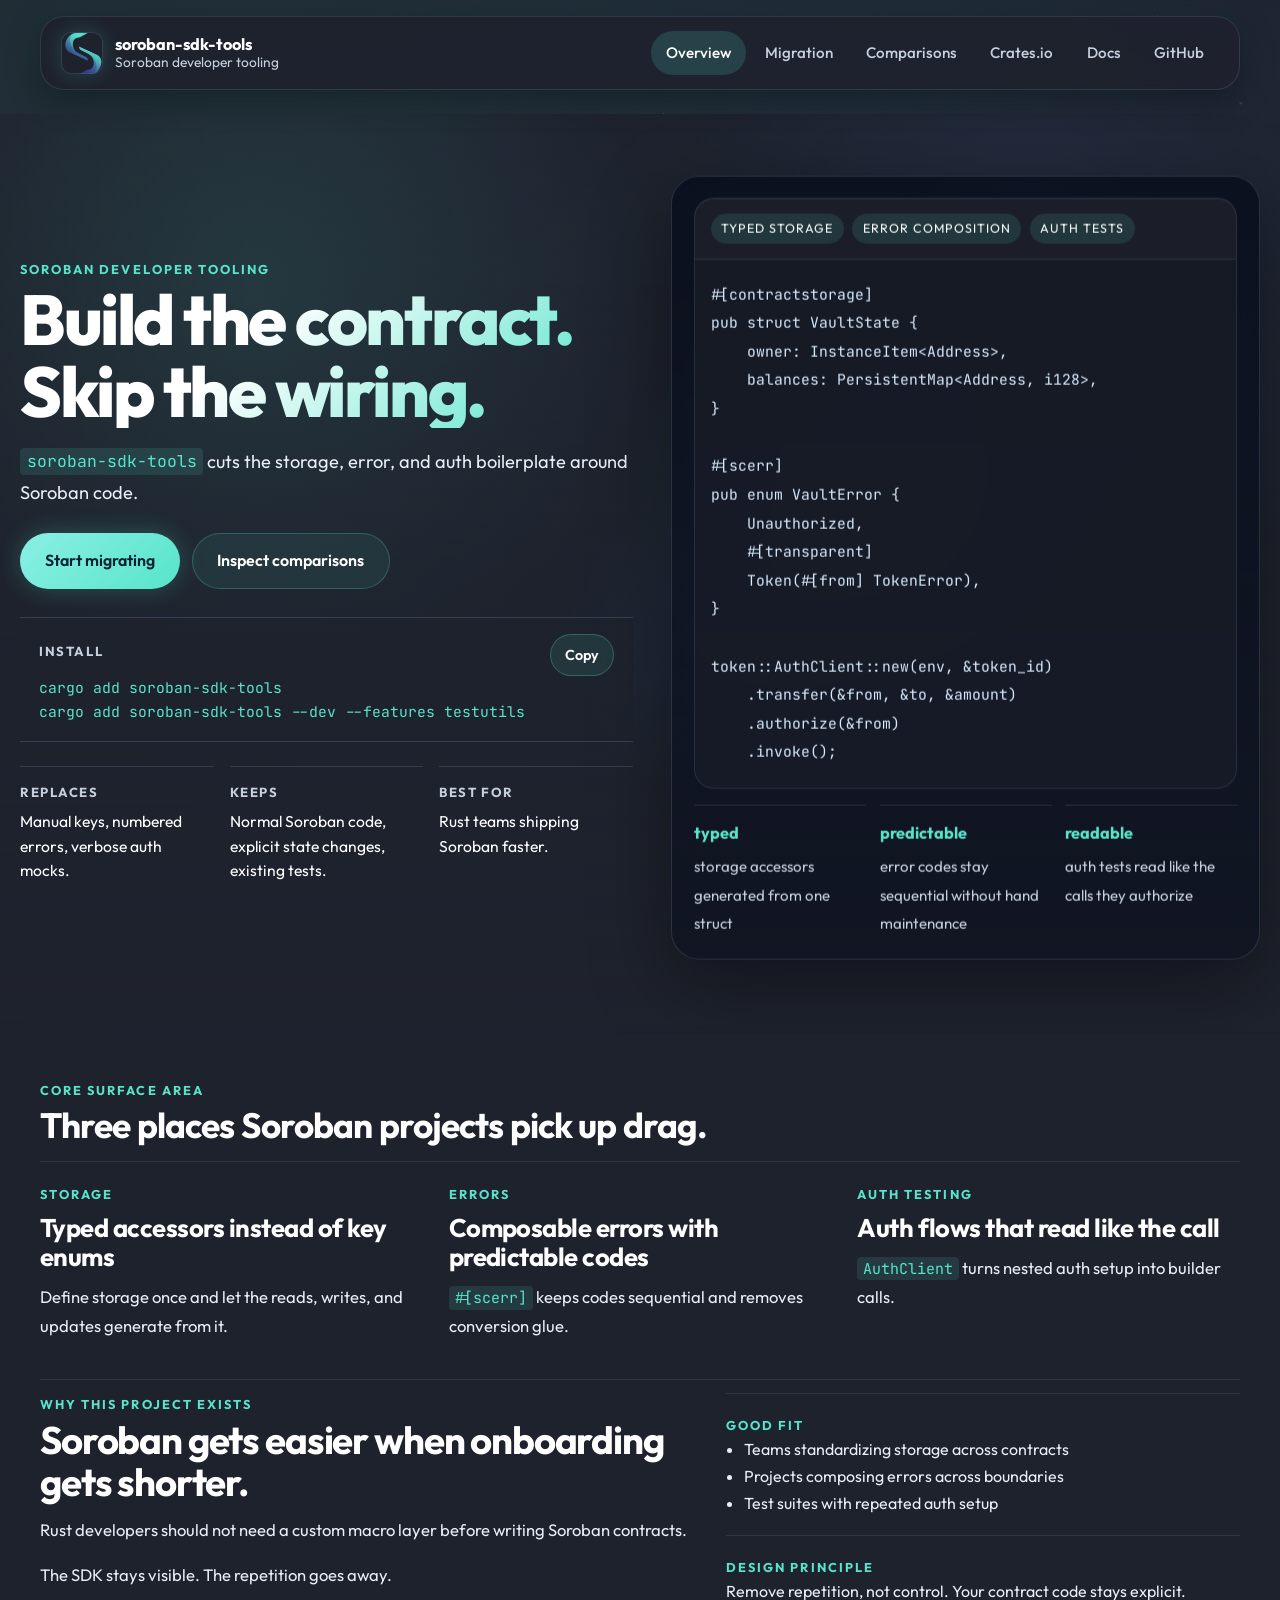
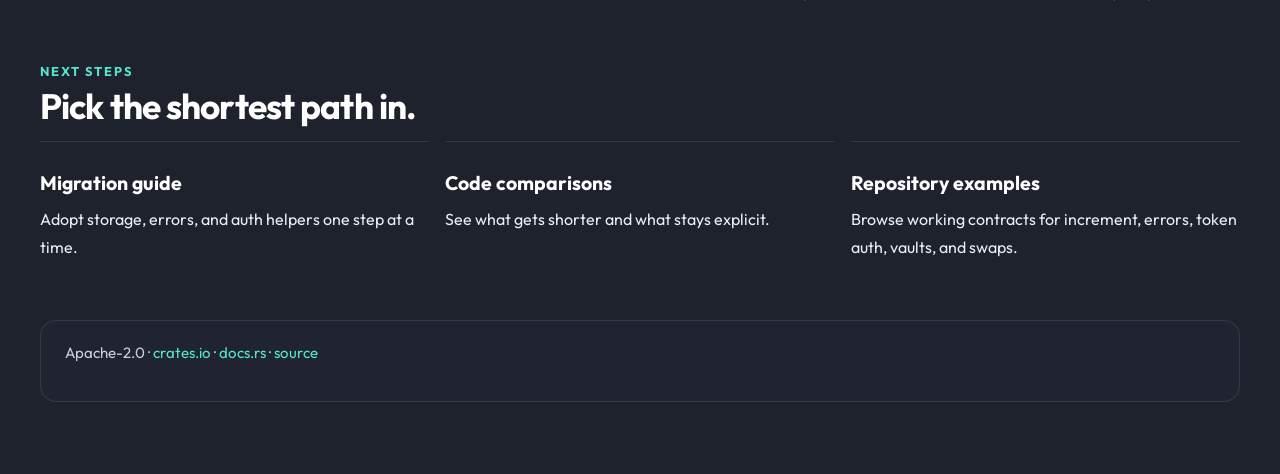
==== commit 0c667a7b: "Polish docs branding and examples" ====
--- a/docs/index.html
+++ b/docs/index.html
@@ -15,7 +15,8 @@
   <meta name="twitter:card" content="summary">
   <meta name="twitter:title" content="soroban-sdk-tools — Less Soroban Boilerplate">
   <meta name="twitter:description" content="Typed storage, composable errors, and auth testing helpers for Soroban smart contracts on Stellar.">
-  <link rel="icon" href="favicon.svg" type="image/svg+xml">
+  <link rel="icon" href="favicon.png" type="image/png">
+  <link rel="shortcut icon" href="favicon.ico">
   <script type="application/ld+json">
   {
     "@context": "https://schema.org",
@@ -38,7 +39,7 @@
   <div class="site-shell">
     <header class="site-header">
       <a class="brand" href="index.html">
-        <span class="brand-mark">sst</span>
+        <span class="brand-mark" aria-hidden="true"></span>
         <span class="brand-copy">
           <strong>soroban-sdk-tools</strong>
           <span>Soroban developer tooling</span>
@@ -69,8 +70,13 @@
               <a class="button button-secondary" href="examples.html">Inspect comparisons</a>
             </div>
             <div class="install-strip">
-              <p class="install-label">Install</p>
-              <pre><code>cargo add soroban-sdk-tools
+              <div class="install-strip-header">
+                <p class="install-label">Install</p>
+                <button class="copy-button" type="button" data-copy-target="install-command" aria-label="Copy install commands">
+                  Copy
+                </button>
+              </div>
+              <pre id="install-command"><code>cargo add soroban-sdk-tools
 cargo add soroban-sdk-tools --dev --features testutils</code></pre>
             </div>
             <dl class="hero-proof">
--- a/docs/styles.css
+++ b/docs/styles.css
@@ -4,26 +4,26 @@
 @import url('https://fonts.googleapis.com/css2?family=Outfit:wght@400;600;700;800&family=JetBrains+Mono:wght@400;500&display=swap');
 
 :root {
-  --bg-deep: #060a14;
-  --bg: #0b1120;
-  --bg-raised: #101829;
-  --bg-card: rgba(16, 24, 48, 0.72);
-  --bg-glass: rgba(12, 18, 36, 0.65);
-  --surface: rgba(20, 32, 60, 0.55);
-  --text: #d4dae8;
-  --text-bright: #eef1f8;
-  --text-muted: #91a2bf;
-  --line: rgba(100, 140, 200, 0.12);
-  --line-bright: rgba(100, 160, 220, 0.22);
-  --accent: #3ecfcf;
-  --accent-glow: rgba(62, 207, 207, 0.15);
-  --accent-dim: #2a8f8f;
-  --accent-2: #6b8aff;
-  --accent-2-glow: rgba(107, 138, 255, 0.12);
-  --warm: #f0a050;
-  --warm-glow: rgba(240, 160, 80, 0.1);
-  --danger: #ff6b6b;
-  --success: #50d890;
+  --bg-deep: #1e222d;
+  --bg: #202532;
+  --bg-raised: #262d3d;
+  --bg-card: rgba(32, 37, 50, 0.88);
+  --bg-glass: rgba(30, 34, 45, 0.9);
+  --surface: rgba(43, 51, 69, 0.8);
+  --text: #e7eef7;
+  --text-bright: #ffffff;
+  --text-muted: #c6d0de;
+  --line: rgba(84, 100, 126, 0.35);
+  --line-bright: rgba(87, 228, 203, 0.34);
+  --accent: #57e4cb;
+  --accent-glow: rgba(87, 228, 203, 0.18);
+  --accent-dim: #54c5c2;
+  --accent-2: #3c639a;
+  --accent-2-glow: rgba(60, 99, 154, 0.24);
+  --warm: #57e4cb;
+  --warm-glow: rgba(87, 228, 203, 0.14);
+  --danger: #ff9cab;
+  --success: #57e4cb;
   --shadow-sm: 0 2px 8px rgba(0, 0, 0, 0.3);
   --shadow: 0 8px 32px rgba(0, 0, 0, 0.4);
   --shadow-lg: 0 20px 60px rgba(0, 0, 0, 0.5);
@@ -69,9 +69,9 @@
   z-index: 0;
   pointer-events: none;
   background:
-    radial-gradient(ellipse 80% 50% at 20% 10%, rgba(62, 207, 207, 0.06), transparent),
-    radial-gradient(ellipse 60% 40% at 80% 20%, rgba(107, 138, 255, 0.05), transparent),
-    radial-gradient(ellipse 50% 60% at 50% 80%, rgba(240, 160, 80, 0.03), transparent);
+    radial-gradient(ellipse 80% 50% at 20% 10%, rgba(87, 228, 203, 0.08), transparent),
+    radial-gradient(ellipse 60% 40% at 80% 20%, rgba(60, 99, 154, 0.1), transparent),
+    radial-gradient(ellipse 50% 60% at 50% 80%, rgba(84, 197, 194, 0.05), transparent);
 }
 
 /* ── layout shell ── */
@@ -89,7 +89,7 @@
 
 /* ── typography ── */
 code, pre { font-family: var(--mono); }
-code { font-size: 0.9em; color: var(--accent); background: rgba(62, 207, 207, 0.08); padding: 0.15em 0.4em; border-radius: 4px; }
+code { font-size: 0.9em; color: var(--accent); background: rgba(87, 228, 203, 0.12); padding: 0.15em 0.4em; border-radius: 4px; }
 pre code { background: none; padding: 0; color: inherit; font-size: 0.92rem; }
 
 h1, h2, h3, h4 { color: var(--text-bright); font-weight: 700; }
@@ -129,13 +129,9 @@
   width: 2.6rem;
   height: 2.6rem;
   border-radius: 10px;
-  background: linear-gradient(135deg, var(--accent-dim), var(--accent));
-  color: var(--bg-deep);
-  font-weight: 800;
-  font-size: 0.85rem;
-  text-transform: lowercase;
-  letter-spacing: 0.04em;
-  box-shadow: 0 0 20px rgba(62, 207, 207, 0.25);
+  background: #202532 url("logo-mark.png") center / cover no-repeat;
+  box-shadow: 0 0 20px rgba(87, 228, 203, 0.18);
+  border: 1px solid rgba(84, 100, 126, 0.4);
 }
 
 .brand-copy { display: flex; flex-direction: column; line-height: 1.2; }
@@ -160,13 +156,13 @@
 }
 
 .site-nav a:hover {
-  background: var(--accent-glow);
-  color: var(--accent);
+  background: rgba(87, 228, 203, 0.12);
+  color: var(--text-bright);
 }
 
 .site-nav a.is-active {
-  background: rgba(62, 207, 207, 0.12);
-  color: var(--accent);
+  background: rgba(87, 228, 203, 0.16);
+  color: var(--text-bright);
 }
 
 /* ── hero section ── */
@@ -195,17 +191,17 @@
   border: 0;
   border-radius: 0;
   background:
-    linear-gradient(180deg, rgba(5, 8, 18, 0.2), rgba(5, 8, 18, 0.8)),
-    radial-gradient(circle at 20% 20%, rgba(62, 207, 207, 0.18), transparent 32%),
-    radial-gradient(circle at 80% 18%, rgba(107, 138, 255, 0.22), transparent 28%),
-    linear-gradient(135deg, rgba(7, 11, 24, 0.98), rgba(9, 14, 30, 0.9));
+    linear-gradient(180deg, rgba(30, 34, 45, 0.24), rgba(30, 34, 45, 0.88)),
+    radial-gradient(circle at 20% 20%, rgba(87, 228, 203, 0.18), transparent 32%),
+    radial-gradient(circle at 80% 18%, rgba(60, 99, 154, 0.24), transparent 28%),
+    linear-gradient(135deg, rgba(30, 34, 45, 0.98), rgba(32, 37, 50, 0.96));
   box-shadow: none;
 }
 
 .hero-home::after {
   top: auto;
   bottom: 0;
-  background: linear-gradient(90deg, transparent, rgba(62, 207, 207, 0.5), transparent);
+  background: linear-gradient(90deg, transparent, rgba(87, 228, 203, 0.5), transparent);
 }
 
 .hero-aura {
@@ -213,8 +209,8 @@
   inset: 0;
   pointer-events: none;
   background:
-    radial-gradient(circle at 68% 42%, rgba(62, 207, 207, 0.14), transparent 24%),
-    radial-gradient(circle at 56% 58%, rgba(240, 160, 80, 0.08), transparent 18%);
+    radial-gradient(circle at 68% 42%, rgba(87, 228, 203, 0.16), transparent 24%),
+    radial-gradient(circle at 56% 58%, rgba(60, 99, 154, 0.14), transparent 18%);
   opacity: 0.9;
 }
 
@@ -320,25 +316,25 @@
 }
 
 .button-primary {
-  color: var(--bg-deep);
-  background: linear-gradient(135deg, var(--accent), #5adede);
-  box-shadow: 0 0 24px rgba(62, 207, 207, 0.2);
+  color: #082033;
+  background: linear-gradient(135deg, #8af0e3, var(--accent));
+  box-shadow: 0 0 24px rgba(87, 228, 203, 0.24);
 }
 
 .button-primary:hover {
-  color: var(--bg-deep);
-  box-shadow: 0 0 32px rgba(62, 207, 207, 0.35);
+  color: #082033;
+  box-shadow: 0 0 32px rgba(87, 228, 203, 0.35);
   transform: translateY(-1px);
 }
 
 .button-secondary {
-  color: var(--accent);
-  background: rgba(62, 207, 207, 0.08);
-  border: 1px solid rgba(62, 207, 207, 0.2);
+  color: var(--text-bright);
+  background: rgba(87, 228, 203, 0.08);
+  border: 1px solid rgba(87, 228, 203, 0.24);
 }
 
 .button-secondary:hover {
-  background: rgba(62, 207, 207, 0.15);
+  background: rgba(87, 228, 203, 0.14);
   color: var(--text-bright);
   transform: translateY(-1px);
 }
@@ -348,9 +344,16 @@
   max-width: 40rem;
   margin-top: 0.1rem;
   padding: 1rem 1.2rem;
-  border-top: 1px solid rgba(145, 162, 191, 0.18);
-  border-bottom: 1px solid rgba(145, 162, 191, 0.18);
-  background: rgba(5, 10, 22, 0.35);
+  border-top: 1px solid rgba(84, 100, 126, 0.45);
+  border-bottom: 1px solid rgba(84, 100, 126, 0.45);
+  background: rgba(30, 34, 45, 0.62);
+}
+
+.install-strip-header {
+  display: flex;
+  align-items: center;
+  justify-content: space-between;
+  gap: 1rem;
 }
 
 .install-label {
@@ -370,6 +373,34 @@
   line-height: 1.6;
 }
 
+.copy-button {
+  display: inline-flex;
+  align-items: center;
+  justify-content: center;
+  min-height: 2.3rem;
+  padding: 0.45rem 0.85rem;
+  border: 1px solid rgba(87, 228, 203, 0.28);
+  border-radius: 999px;
+  background: rgba(87, 228, 203, 0.1);
+  color: var(--text-bright);
+  font: inherit;
+  font-size: 0.9rem;
+  font-weight: 600;
+  cursor: pointer;
+  transition: background 180ms ease, border-color 180ms ease, transform 180ms ease;
+}
+
+.copy-button:hover {
+  background: rgba(87, 228, 203, 0.16);
+  border-color: rgba(87, 228, 203, 0.42);
+  transform: translateY(-1px);
+}
+
+.copy-button.is-copied {
+  background: rgba(87, 228, 203, 0.18);
+  border-color: rgba(87, 228, 203, 0.42);
+}
+
 /* ── homepage proof + hero visual ── */
 .hero-proof {
   display: grid;
@@ -380,7 +411,7 @@
 
 .hero-proof div {
   padding-top: 0.9rem;
-  border-top: 1px solid rgba(145, 162, 191, 0.18);
+  border-top: 1px solid rgba(84, 100, 126, 0.42);
 }
 
 .hero-proof dt {
@@ -402,7 +433,7 @@
 .hero-visual {
   position: relative;
   padding: 1.35rem;
-  border: 1px solid rgba(145, 162, 191, 0.16);
+  border: 1px solid rgba(84, 100, 126, 0.38);
   border-radius: 1.75rem;
   background: linear-gradient(180deg, rgba(9, 14, 28, 0.84), rgba(9, 14, 28, 0.58));
   box-shadow: 0 24px 80px rgba(0, 0, 0, 0.42);
@@ -412,10 +443,10 @@
 }
 
 .hero-terminal {
-  border: 1px solid rgba(145, 162, 191, 0.12);
+  border: 1px solid rgba(84, 100, 126, 0.3);
   border-radius: 1.25rem;
   overflow: hidden;
-  background: rgba(5, 10, 18, 0.92);
+  background: rgba(24, 28, 39, 0.94);
   box-shadow: inset 0 1px 0 rgba(255, 255, 255, 0.04);
 }
 
@@ -424,7 +455,7 @@
   flex-wrap: wrap;
   gap: 0.55rem;
   padding: 0.9rem 1rem;
-  border-bottom: 1px solid rgba(145, 162, 191, 0.12);
+  border-bottom: 1px solid rgba(84, 100, 126, 0.28);
   background: rgba(255, 255, 255, 0.02);
 }
 
@@ -434,7 +465,7 @@
   min-height: 1.9rem;
   padding: 0.28rem 0.65rem;
   border-radius: 999px;
-  background: rgba(62, 207, 207, 0.08);
+  background: rgba(87, 228, 203, 0.12);
   color: var(--text-bright);
   font-size: 0.78rem;
   letter-spacing: 0.08em;
@@ -462,7 +493,7 @@
 
 .signal {
   padding-top: 0.85rem;
-  border-top: 1px solid rgba(145, 162, 191, 0.14);
+  border-top: 1px solid rgba(84, 100, 126, 0.34);
 }
 
 .signal-value {
@@ -538,7 +569,7 @@
   display: grid;
   grid-template-columns: repeat(3, minmax(0, 1fr));
   gap: 1.6rem;
-  border-top: 1px solid rgba(145, 162, 191, 0.14);
+  border-top: 1px solid rgba(84, 100, 126, 0.34);
   padding-top: 1.35rem;
 }
 
@@ -559,7 +590,7 @@
   grid-template-columns: minmax(0, 1.12fr) minmax(18rem, 0.88fr);
   gap: 2rem;
   padding-top: 0.8rem;
-  border-top: 1px solid rgba(145, 162, 191, 0.14);
+  border-top: 1px solid rgba(84, 100, 126, 0.34);
 }
 
 .story-copy h2 {
@@ -576,7 +607,7 @@
 
 .rail-block {
   padding: 1.25rem 0 0;
-  border-top: 1px solid rgba(145, 162, 191, 0.14);
+  border-top: 1px solid rgba(84, 100, 126, 0.34);
 }
 
 .rail-block ul {
@@ -636,7 +667,7 @@
 .path-card {
   display: block;
   padding: 1.5rem 0 1.1rem;
-  border-top: 1px solid rgba(145, 162, 191, 0.14);
+  border-top: 1px solid rgba(84, 100, 126, 0.34);
   border-bottom: 1px solid transparent;
   border-radius: 0;
   background: none;
@@ -646,7 +677,7 @@
 }
 
 .path-card:hover {
-  border-color: rgba(62, 207, 207, 0.22);
+  border-color: rgba(87, 228, 203, 0.36);
   transform: translateX(4px);
   color: var(--text);
 }
@@ -727,19 +758,20 @@
   border-radius: var(--radius-lg);
   overflow: hidden;
   box-shadow: var(--shadow);
+  backdrop-filter: blur(8px);
 }
 
 .code-panel:first-child {
-  background: linear-gradient(180deg, rgba(30, 15, 15, 0.85), rgba(20, 10, 10, 0.9));
-  border-color: rgba(255, 107, 107, 0.12);
+  background: linear-gradient(180deg, rgba(58, 28, 34, 0.88), rgba(38, 19, 24, 0.92));
+  border-color: rgba(255, 141, 141, 0.26);
 }
 
 .code-panel:first-child h3 { color: var(--danger); }
 .code-panel:first-child h3::before { content: ""; }
 
 .code-panel:last-child {
-  background: linear-gradient(180deg, rgba(10, 30, 20, 0.85), rgba(8, 24, 16, 0.9));
-  border-color: rgba(80, 216, 144, 0.15);
+  background: linear-gradient(180deg, rgba(22, 54, 46, 0.88), rgba(15, 37, 31, 0.92));
+  border-color: rgba(140, 229, 176, 0.26);
 }
 
 .code-panel:last-child h3 { color: var(--success); }
@@ -760,7 +792,7 @@
 }
 
 .code-panel code {
-  color: #c8d8e8;
+  color: #e8f1ff;
   font-size: 0.88rem;
 }
 
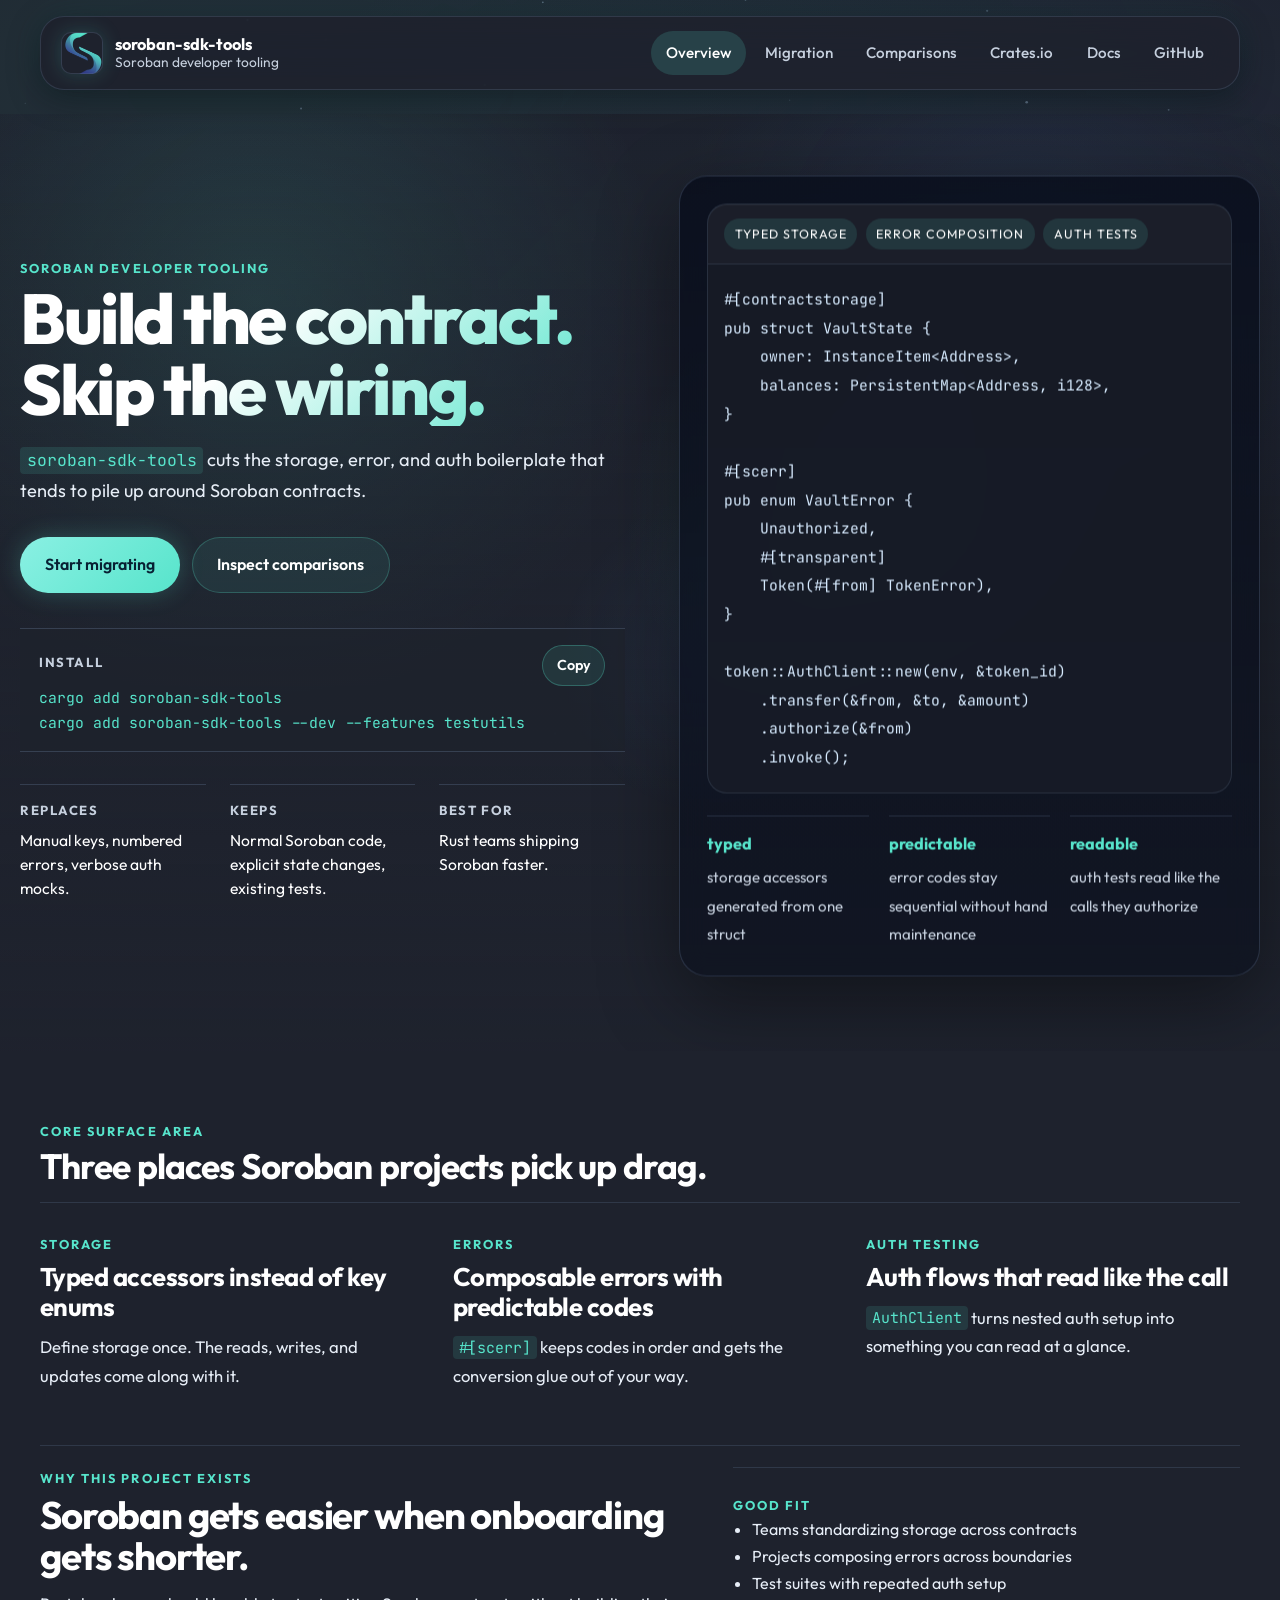
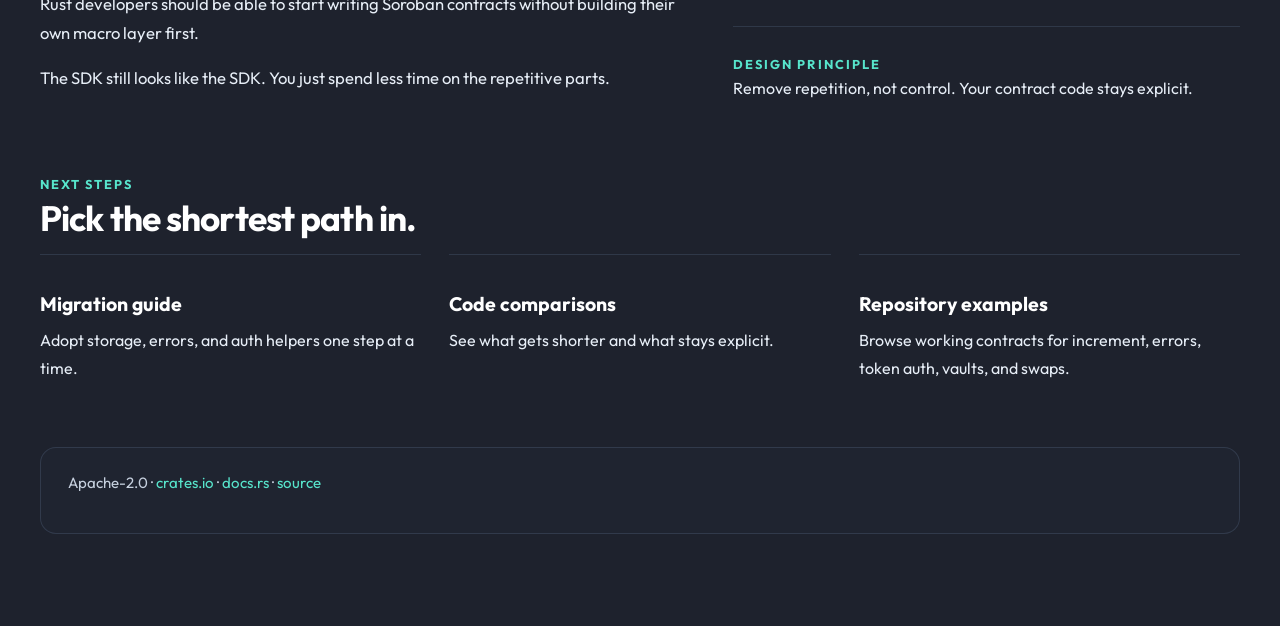
==== commit da5e015f: "Relax docs spacing and copy" ====
--- a/docs/index.html
+++ b/docs/index.html
@@ -63,7 +63,7 @@
             <p class="eyebrow">Soroban developer tooling</p>
             <h1>Build the contract. Skip the wiring.</h1>
             <p class="hero-text">
-              <code>soroban-sdk-tools</code> cuts the storage, error, and auth boilerplate around Soroban code.
+              <code>soroban-sdk-tools</code> cuts the storage, error, and auth boilerplate that tends to pile up around Soroban contracts.
             </p>
             <div class="hero-actions">
               <a class="button button-primary" href="migration.html">Start migrating</a>
@@ -148,7 +148,7 @@
             <p class="card-kicker">Storage</p>
             <h3>Typed accessors instead of key enums</h3>
             <p>
-              Define storage once and let the reads, writes, and updates generate from it.
+              Define storage once. The reads, writes, and updates come along with it.
             </p>
           </article>
 
@@ -156,7 +156,7 @@
             <p class="card-kicker">Errors</p>
             <h3>Composable errors with predictable codes</h3>
             <p>
-              <code>#[scerr]</code> keeps codes sequential and removes conversion glue.
+              <code>#[scerr]</code> keeps codes in order and gets the conversion glue out of your way.
             </p>
           </article>
 
@@ -164,7 +164,7 @@
             <p class="card-kicker">Auth testing</p>
             <h3>Auth flows that read like the call</h3>
             <p>
-              <code>AuthClient</code> turns nested auth setup into builder calls.
+              <code>AuthClient</code> turns nested auth setup into something you can read at a glance.
             </p>
           </article>
         </div>
@@ -175,10 +175,10 @@
           <p class="eyebrow">Why this project exists</p>
           <h2>Soroban gets easier when onboarding gets shorter.</h2>
           <p>
-            Rust developers should not need a custom macro layer before writing Soroban contracts.
+            Rust developers should be able to start writing Soroban contracts without building their own macro layer first.
           </p>
           <p>
-            The SDK stays visible. The repetition goes away.
+            The SDK still looks like the SDK. You just spend less time on the repetitive parts.
           </p>
         </div>
         <div class="story-rail">
--- a/docs/styles.css
+++ b/docs/styles.css
@@ -80,7 +80,7 @@
   z-index: 1;
   width: min(calc(100% - 2rem), var(--site-width));
   margin: 0 auto;
-  padding: 1rem 0 4.5rem;
+  padding: 1rem 0 5.75rem;
 }
 
 /* ── links ── */
@@ -221,7 +221,7 @@
   margin: 0 auto;
   display: grid;
   grid-template-columns: minmax(0, 1.02fr) minmax(19rem, 0.98fr);
-  gap: 2.4rem;
+  gap: 3.4rem;
   align-items: center;
 }
 
@@ -237,8 +237,8 @@
 }
 
 .page-hero {
-  padding: 2.85rem;
-  margin-bottom: 2rem;
+  padding: 3.15rem;
+  margin-bottom: 2.85rem;
   border: 1px solid var(--line);
   border-radius: var(--radius-xl);
   background: linear-gradient(135deg, rgba(16, 24, 48, 0.85), rgba(10, 16, 32, 0.9));
@@ -299,7 +299,7 @@
   display: flex;
   flex-wrap: wrap;
   gap: 0.75rem;
-  margin: 1.5rem 0 1.8rem;
+  margin: 1.85rem 0 2.2rem;
 }
 
 .button {
@@ -405,8 +405,8 @@
 .hero-proof {
   display: grid;
   grid-template-columns: repeat(3, minmax(0, 1fr));
-  gap: 1rem;
-  margin: 1.5rem 0 0;
+  gap: 1.5rem;
+  margin: 2rem 0 0;
 }
 
 .hero-proof div {
@@ -432,7 +432,7 @@
 
 .hero-visual {
   position: relative;
-  padding: 1.35rem;
+  padding: 1.7rem;
   border: 1px solid rgba(84, 100, 126, 0.38);
   border-radius: 1.75rem;
   background: linear-gradient(180deg, rgba(9, 14, 28, 0.84), rgba(9, 14, 28, 0.58));
@@ -487,8 +487,8 @@
 .hero-signals {
   display: grid;
   grid-template-columns: repeat(3, minmax(0, 1fr));
-  gap: 0.85rem;
-  margin-top: 1rem;
+  gap: 1.25rem;
+  margin-top: 1.35rem;
 }
 
 .signal {
@@ -512,7 +512,7 @@
 }
 
 /* ── section layout ── */
-.section, .section-grid { margin-top: 2.4rem; }
+.section, .section-grid { margin-top: 3.4rem; }
 
 .section-grid {
   display: grid;
@@ -558,19 +558,19 @@
 /* ── homepage support sections ── */
 .section-heading-wide {
   max-width: 52rem;
-  margin-bottom: 1.35rem;
+  margin-bottom: 1.8rem;
 }
 
 .capability-band {
-  padding-top: 0.4rem;
+  padding-top: 0.9rem;
 }
 
 .capability-grid {
   display: grid;
   grid-template-columns: repeat(3, minmax(0, 1fr));
-  gap: 1.6rem;
+  gap: 2.4rem;
   border-top: 1px solid rgba(84, 100, 126, 0.34);
-  padding-top: 1.35rem;
+  padding-top: 1.9rem;
 }
 
 .capability h3 {
@@ -588,8 +588,8 @@
 .story-section {
   display: grid;
   grid-template-columns: minmax(0, 1.12fr) minmax(18rem, 0.88fr);
-  gap: 2rem;
-  padding-top: 0.8rem;
+  gap: 3rem;
+  padding-top: 1.35rem;
   border-top: 1px solid rgba(84, 100, 126, 0.34);
 }
 
@@ -602,11 +602,11 @@
 
 .story-rail {
   display: grid;
-  gap: 1.1rem;
+  gap: 1.8rem;
 }
 
 .rail-block {
-  padding: 1.25rem 0 0;
+  padding: 1.6rem 0 0;
   border-top: 1px solid rgba(84, 100, 126, 0.34);
 }
 
@@ -653,7 +653,7 @@
 .path-grid {
   display: grid;
   grid-template-columns: repeat(3, minmax(0, 1fr));
-  gap: 1rem;
+  gap: 1.75rem;
 }
 
 .section-heading { margin-bottom: 1rem; }
@@ -666,7 +666,7 @@
 
 .path-card {
   display: block;
-  padding: 1.5rem 0 1.1rem;
+  padding: 2rem 0 1.5rem;
   border-top: 1px solid rgba(84, 100, 126, 0.34);
   border-bottom: 1px solid transparent;
   border-radius: 0;
@@ -696,7 +696,7 @@
 
 /* ── checklist section ── */
 .checklist-section {
-  padding: 2rem 2.5rem;
+  padding: 2.5rem 2.85rem;
   border: 1px solid var(--line);
   border-radius: var(--radius-xl);
   background: var(--bg-card);
@@ -716,11 +716,11 @@
 .content-grid {
   display: grid;
   grid-template-columns: repeat(2, minmax(0, 1fr));
-  gap: 1rem;
+  gap: 1.5rem;
 }
 
 .content-card {
-  padding: 1.5rem;
+  padding: 1.8rem;
   border: 1px solid var(--line);
   border-radius: var(--radius-lg);
   background: var(--bg-card);
@@ -734,8 +734,8 @@
 
 /* ── migration steps ── */
 .migration-step {
-  margin-top: 1.2rem;
-  padding-top: 1.2rem;
+  margin-top: 1.65rem;
+  padding-top: 1.5rem;
   border-top: 1px solid var(--line);
 }
 
@@ -749,11 +749,11 @@
 .comparison-grid {
   display: grid;
   grid-template-columns: repeat(2, minmax(0, 1fr));
-  gap: 1rem;
+  gap: 1.5rem;
 }
 
 .code-panel {
-  padding: 1.5rem;
+  padding: 1.85rem;
   border: 1px solid var(--line);
   border-radius: var(--radius-lg);
   overflow: hidden;
@@ -797,7 +797,7 @@
 }
 
 .comparison-note {
-  margin: 0.8rem 0 0;
+  margin: 1.15rem 0 0;
   color: var(--text);
   font-size: 1rem;
 }
@@ -816,7 +816,7 @@
 
 /* ── callout banner ── */
 .callout-banner {
-  padding: 2rem 2.5rem;
+  padding: 2.5rem 2.85rem;
   border: 1px solid var(--line);
   border-radius: var(--radius-xl);
   background:
@@ -842,7 +842,7 @@
 /* ── footer ── */
 .site-footer {
   margin-top: 2.5rem;
-  padding: 1.2rem 1.5rem;
+  padding: 1.35rem 1.7rem;
   border: 1px solid var(--line);
   border-radius: var(--radius-lg);
   background: var(--bg-card);
@@ -875,11 +875,11 @@
   }
 
   .hero, .page-hero, .checklist-section, .callout-banner {
-    padding: 1.5rem;
+    padding: 1.9rem;
   }
 
   .hero-home {
-    padding: 2.4rem 0 3rem;
+    padding: 2.8rem 0 3.4rem;
   }
 
   .hero h1 { font-size: clamp(2.2rem, 10vw, 3.4rem); }
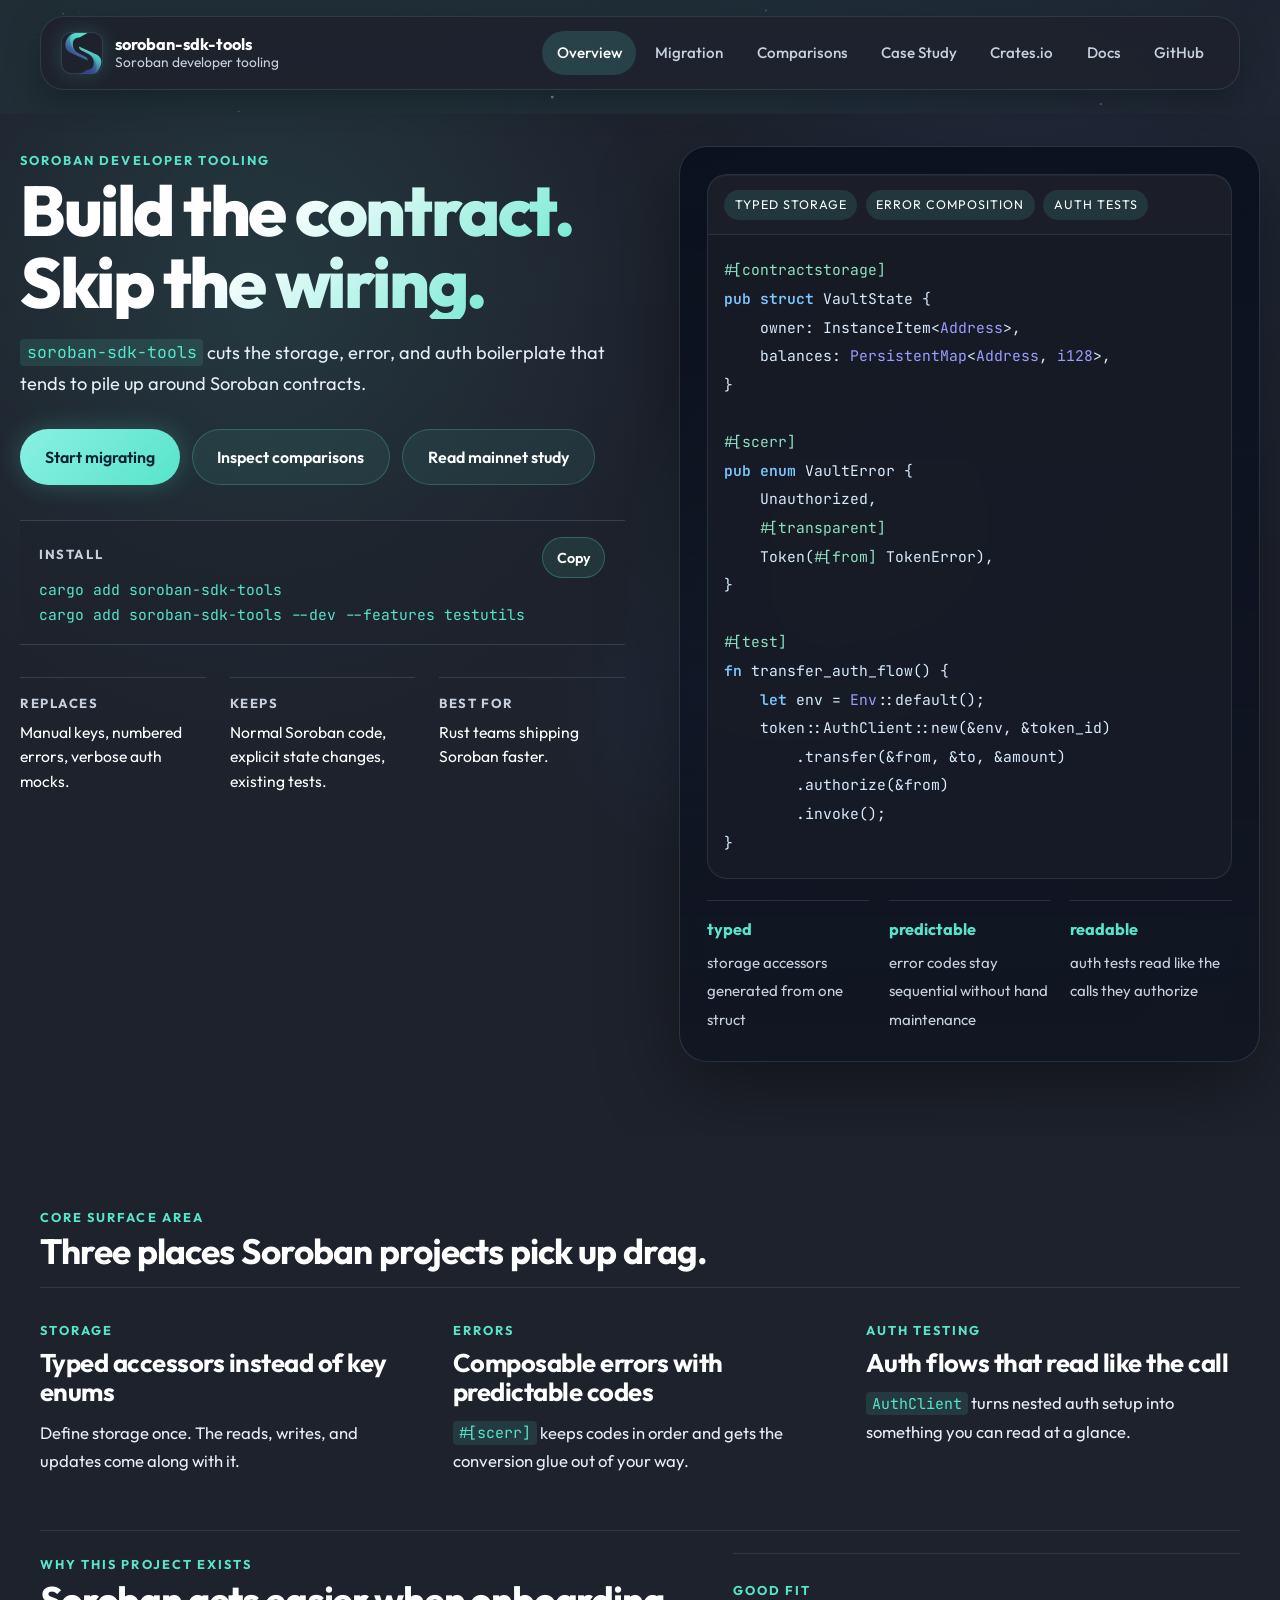
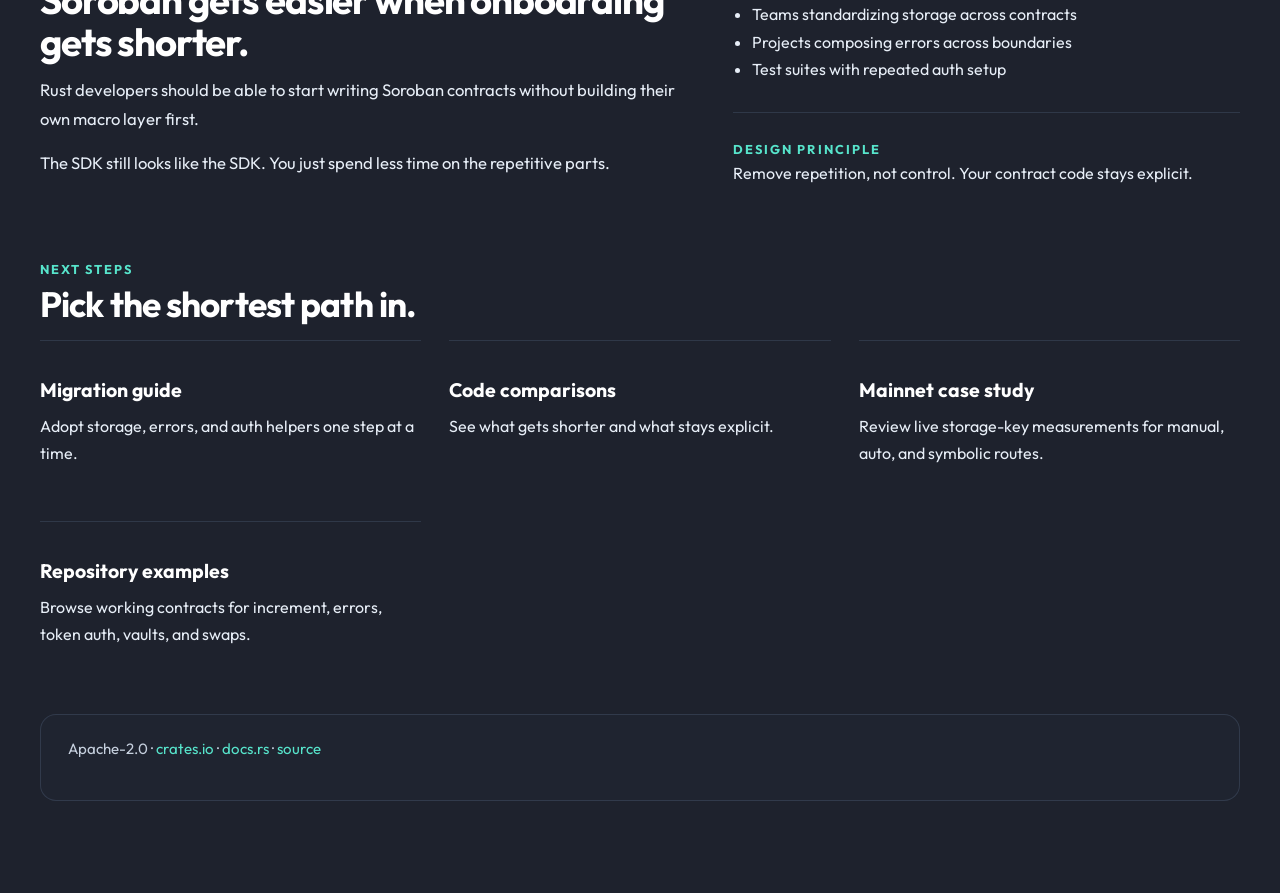
==== commit 82860646: "Add mainnet storage case study site" ====
--- a/docs/index.html
+++ b/docs/index.html
@@ -49,6 +49,7 @@
         <a href="index.html">Overview</a>
         <a href="migration.html">Migration</a>
         <a href="examples.html">Comparisons</a>
+        <a href="case-study.html">Case Study</a>
         <a href="https://crates.io/crates/soroban-sdk-tools" rel="noopener">Crates.io</a>
         <a href="https://docs.rs/soroban-sdk-tools/latest/soroban_sdk_tools/" rel="noopener">Docs</a>
         <a href="https://github.com/BlaineHeffron/soroban-sdk-tools" rel="noopener">GitHub</a>
@@ -68,6 +69,7 @@
             <div class="hero-actions">
               <a class="button button-primary" href="migration.html">Start migrating</a>
               <a class="button button-secondary" href="examples.html">Inspect comparisons</a>
+              <a class="button button-secondary" href="case-study.html">Read mainnet study</a>
             </div>
             <div class="install-strip">
               <div class="install-strip-header">
@@ -102,7 +104,7 @@
                 <span class="terminal-kicker">Error composition</span>
                 <span class="terminal-kicker">Auth tests</span>
               </div>
-              <pre><code>#[contractstorage]
+              <pre><code class="language-rust">#[contractstorage]
 pub struct VaultState {
     owner: InstanceItem&lt;Address&gt;,
     balances: PersistentMap&lt;Address, i128&gt;,
@@ -115,10 +117,14 @@
     Token(#[from] TokenError),
 }
 
-token::AuthClient::new(env, &amp;token_id)
-    .transfer(&amp;from, &amp;to, &amp;amount)
-    .authorize(&amp;from)
-    .invoke();</code></pre>
+#[test]
+fn transfer_auth_flow() {
+    let env = Env::default();
+    token::AuthClient::new(&amp;env, &amp;token_id)
+        .transfer(&amp;from, &amp;to, &amp;amount)
+        .authorize(&amp;from)
+        .invoke();
+}</code></pre>
             </div>
             <div class="hero-signals" aria-label="Key benefits">
               <div class="signal">
@@ -211,6 +217,10 @@
             <h3>Code comparisons</h3>
             <p>See what gets shorter and what stays explicit.</p>
           </a>
+          <a class="path-card" href="case-study.html">
+            <h3>Mainnet case study</h3>
+            <p>Review live storage-key measurements for manual, auto, and symbolic routes.</p>
+          </a>
           <a class="path-card" href="https://github.com/BlaineHeffron/soroban-sdk-tools/tree/main/examples">
             <h3>Repository examples</h3>
             <p>Browse working contracts for increment, errors, token auth, vaults, and swaps.</p>
--- a/docs/styles.css
+++ b/docs/styles.css
@@ -36,6 +36,15 @@
   --copy-width: 1240px;
   --mono: "JetBrains Mono", "Fira Code", "Cascadia Code", monospace;
   --sans: "Outfit", system-ui, -apple-system, sans-serif;
+  --rust-keyword: #7dc8ff;
+  --rust-type: #9d9dff;
+  --rust-macro: #5eead4;
+  --rust-string: #f4c58f;
+  --rust-comment: #8f9bb3;
+  --rust-number: #f9a8d4;
+  --rust-bool: #f39bc1;
+  --rust-attr: #8de2bf;
+  --rust-lifetime: #f8d17a;
 }
 
 *, *::before, *::after { box-sizing: border-box; }
@@ -91,6 +100,15 @@
 code, pre { font-family: var(--mono); }
 code { font-size: 0.9em; color: var(--accent); background: rgba(87, 228, 203, 0.12); padding: 0.15em 0.4em; border-radius: 4px; }
 pre code { background: none; padding: 0; color: inherit; font-size: 0.92rem; }
+pre code .tok-comment { color: var(--rust-comment); font-style: italic; }
+pre code .tok-string { color: var(--rust-string); }
+pre code .tok-number { color: var(--rust-number); }
+pre code .tok-bool { color: var(--rust-bool); font-weight: 600; }
+pre code .tok-keyword { color: var(--rust-keyword); font-weight: 600; }
+pre code .tok-type { color: var(--rust-type); }
+pre code .tok-macro { color: var(--rust-macro); }
+pre code .tok-attribute { color: var(--rust-attr); }
+pre code .tok-lifetime { color: var(--rust-lifetime); }
 
 h1, h2, h3, h4 { color: var(--text-bright); font-weight: 700; }
 p { margin: 0 0 1rem; }
@@ -187,7 +205,7 @@
   margin-top: 0.25rem;
   margin-left: calc(50% - 50vw);
   margin-right: calc(50% - 50vw);
-  padding: 4rem 0 4.5rem;
+  padding: 2.2rem 0 4.5rem;
   border: 0;
   border-radius: 0;
   background:
@@ -222,7 +240,7 @@
   display: grid;
   grid-template-columns: minmax(0, 1.02fr) minmax(19rem, 0.98fr);
   gap: 3.4rem;
-  align-items: center;
+  align-items: start;
 }
 
 .hero::after {
@@ -802,6 +820,165 @@
   font-size: 1rem;
 }
 
+/* ── case study ── */
+.case-hero {
+  overflow: hidden;
+}
+
+.case-meta {
+  display: flex;
+  flex-wrap: wrap;
+  gap: 0.75rem;
+  margin-top: 1.5rem;
+}
+
+.case-pill {
+  display: inline-flex;
+  align-items: center;
+  gap: 0.5rem;
+  padding: 0.55rem 0.9rem;
+  border: 1px solid var(--line);
+  border-radius: 999px;
+  background: rgba(87, 228, 203, 0.08);
+  color: var(--text);
+  font-size: 0.9rem;
+}
+
+.stats-grid {
+  display: grid;
+  grid-template-columns: repeat(3, minmax(0, 1fr));
+  gap: 1rem;
+}
+
+.stat-panel {
+  padding: 1.6rem;
+  border: 1px solid var(--line);
+  border-radius: var(--radius-lg);
+  background: var(--bg-card);
+  box-shadow: var(--shadow-sm);
+}
+
+.stat-panel h3 {
+  margin: 0.35rem 0 0.5rem;
+  font-size: clamp(1.8rem, 3vw, 2.6rem);
+  line-height: 1;
+  letter-spacing: -0.04em;
+}
+
+.stat-panel p:last-child {
+  margin-bottom: 0;
+  color: var(--text-muted);
+}
+
+.case-grid {
+  display: grid;
+  grid-template-columns: minmax(0, 1.1fr) minmax(18rem, 0.9fr);
+  gap: 2rem;
+  align-items: start;
+}
+
+.insight-stack {
+  display: grid;
+  gap: 1rem;
+}
+
+.insight-panel {
+  padding: 1.4rem 1.5rem;
+  border: 1px solid var(--line);
+  border-radius: var(--radius-lg);
+  background: linear-gradient(180deg, rgba(22, 54, 46, 0.5), rgba(16, 24, 48, 0.5));
+}
+
+.insight-panel h3 {
+  margin: 0 0 0.55rem;
+  font-size: 1rem;
+  color: var(--accent);
+}
+
+.insight-panel p:last-child {
+  margin-bottom: 0;
+}
+
+.table-card {
+  padding: 1.5rem;
+  border: 1px solid var(--line);
+  border-radius: var(--radius-xl);
+  background: var(--bg-card);
+  box-shadow: var(--shadow);
+}
+
+.table-card h3 {
+  margin: 0 0 0.35rem;
+  font-size: 1.1rem;
+}
+
+.table-card p:last-child {
+  color: var(--text-muted);
+}
+
+.measure-table-wrap {
+  overflow-x: auto;
+  margin-top: 1rem;
+}
+
+.measure-table {
+  width: 100%;
+  min-width: 720px;
+  border-collapse: collapse;
+  font-size: 0.95rem;
+}
+
+.measure-table th,
+.measure-table td {
+  padding: 0.9rem 0.95rem;
+  border-bottom: 1px solid var(--line);
+  text-align: left;
+  vertical-align: top;
+}
+
+.measure-table th {
+  color: var(--text-bright);
+  font-size: 0.8rem;
+  letter-spacing: 0.12em;
+  text-transform: uppercase;
+}
+
+.measure-table td {
+  color: var(--text);
+}
+
+.measure-table tr:last-child td {
+  border-bottom: 0;
+}
+
+.measure-table td code {
+  word-break: break-all;
+}
+
+.cite-link {
+  display: inline-block;
+  margin-left: 0.3rem;
+  font-size: 0.72rem;
+  letter-spacing: 0.04em;
+  color: var(--accent);
+  vertical-align: baseline;
+}
+
+.cite-link:hover {
+  color: var(--text-bright);
+}
+
+.method-list,
+.findings-list {
+  margin: 0;
+  padding-left: 1.1rem;
+}
+
+.method-list li,
+.findings-list li {
+  margin-bottom: 0.45rem;
+}
+
 /* ── reveal motion ── */
 .reveal {
   opacity: 0;
@@ -858,8 +1035,10 @@
   .hero-proof,
   .hero-signals,
   .capability-grid,
+  .stats-grid,
   .story-section,
   .two-column,
+  .case-grid,
   .section-grid,
   .content-grid,
   .comparison-grid,
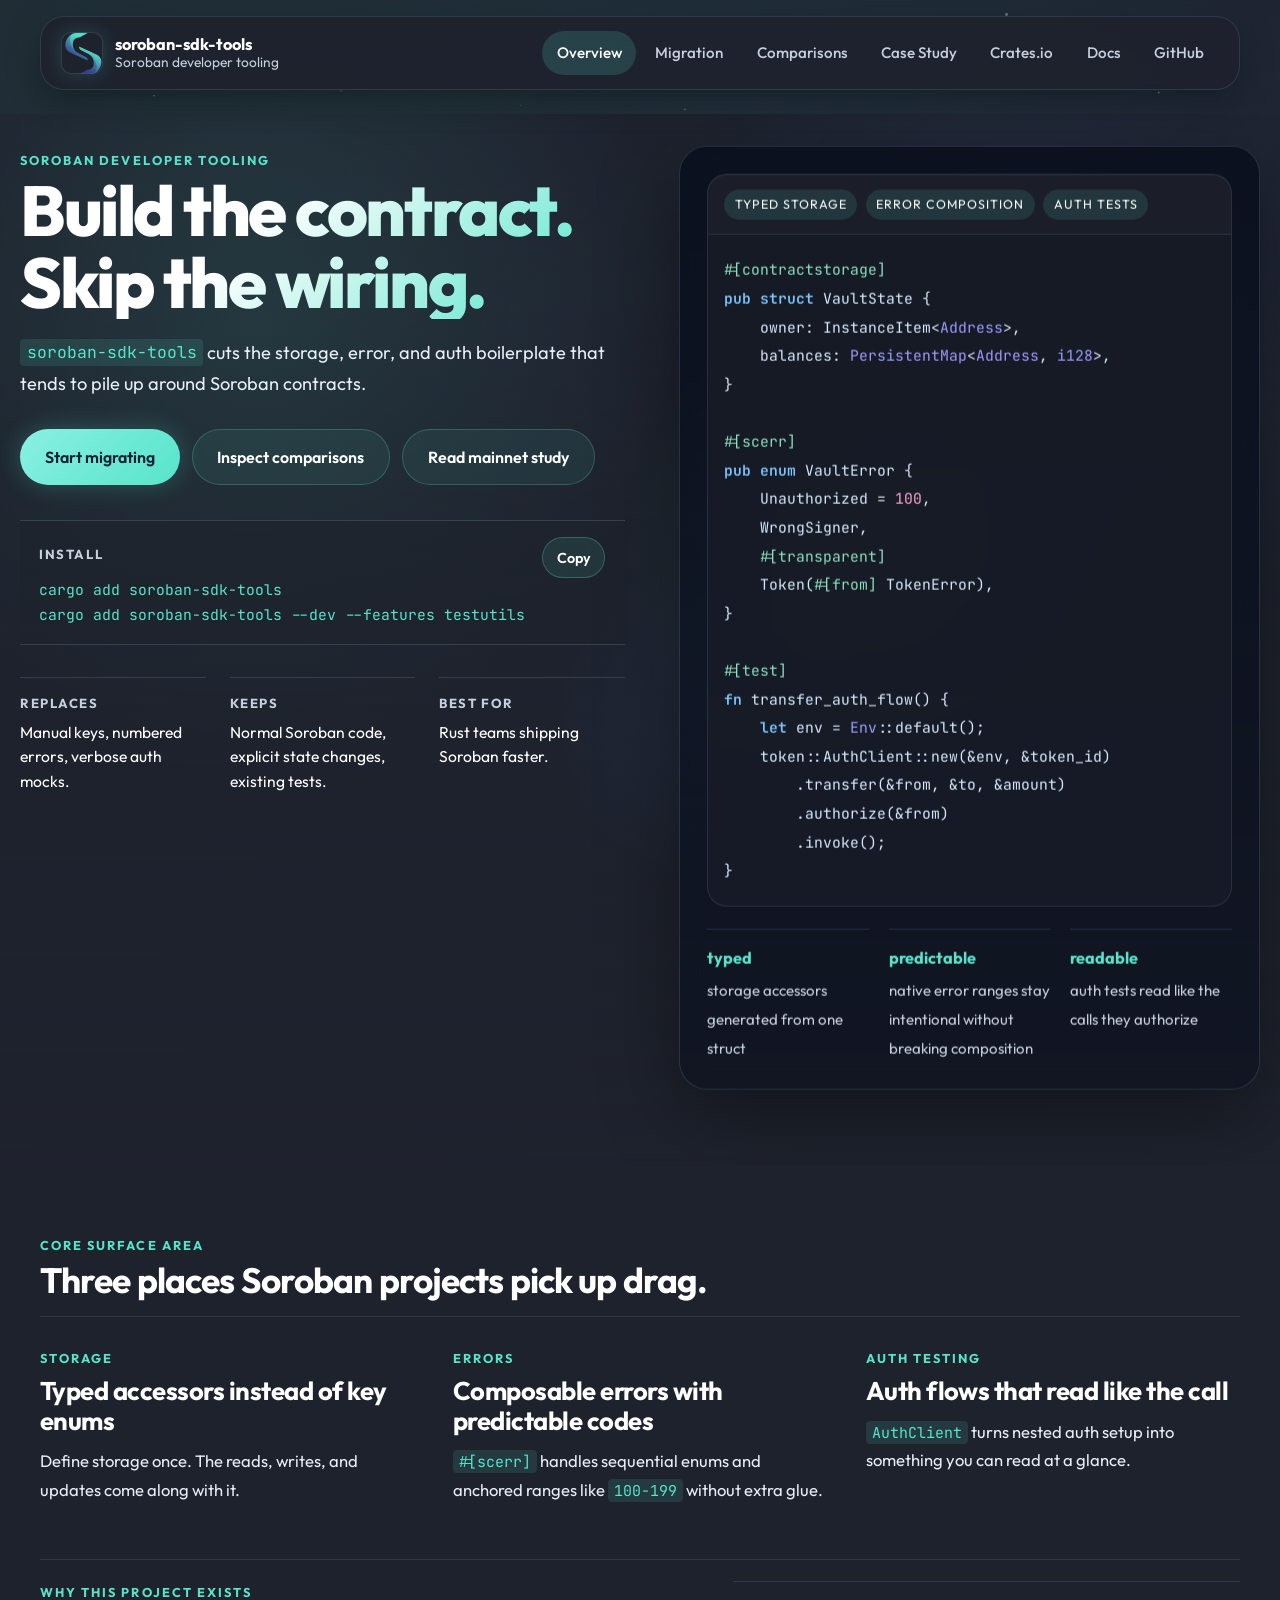
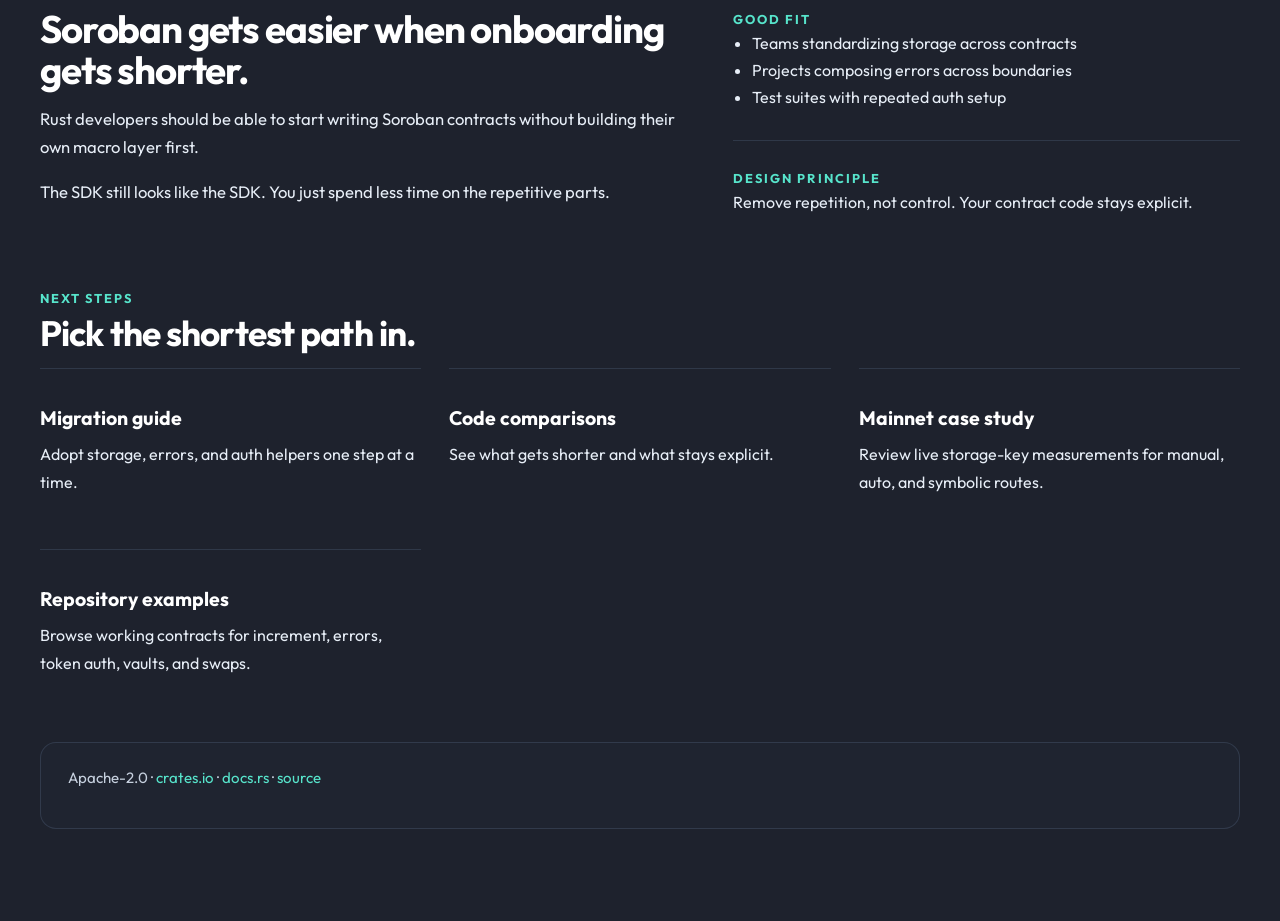
==== commit 2f7ad807: "Add scerr numbered range support" ====
--- a/docs/index.html
+++ b/docs/index.html
@@ -112,7 +112,8 @@
 
 #[scerr]
 pub enum VaultError {
-    Unauthorized,
+    Unauthorized = 100,
+    WrongSigner,
     #[transparent]
     Token(#[from] TokenError),
 }
@@ -133,7 +134,7 @@
               </div>
               <div class="signal">
                 <span class="signal-value">predictable</span>
-                <span class="signal-label">error codes stay sequential without hand maintenance</span>
+                <span class="signal-label">native error ranges stay intentional without breaking composition</span>
               </div>
               <div class="signal">
                 <span class="signal-value">readable</span>
@@ -162,7 +163,7 @@
             <p class="card-kicker">Errors</p>
             <h3>Composable errors with predictable codes</h3>
             <p>
-              <code>#[scerr]</code> keeps codes in order and gets the conversion glue out of your way.
+              <code>#[scerr]</code> handles sequential enums and anchored ranges like <code>100-199</code> without extra glue.
             </p>
           </article>
 
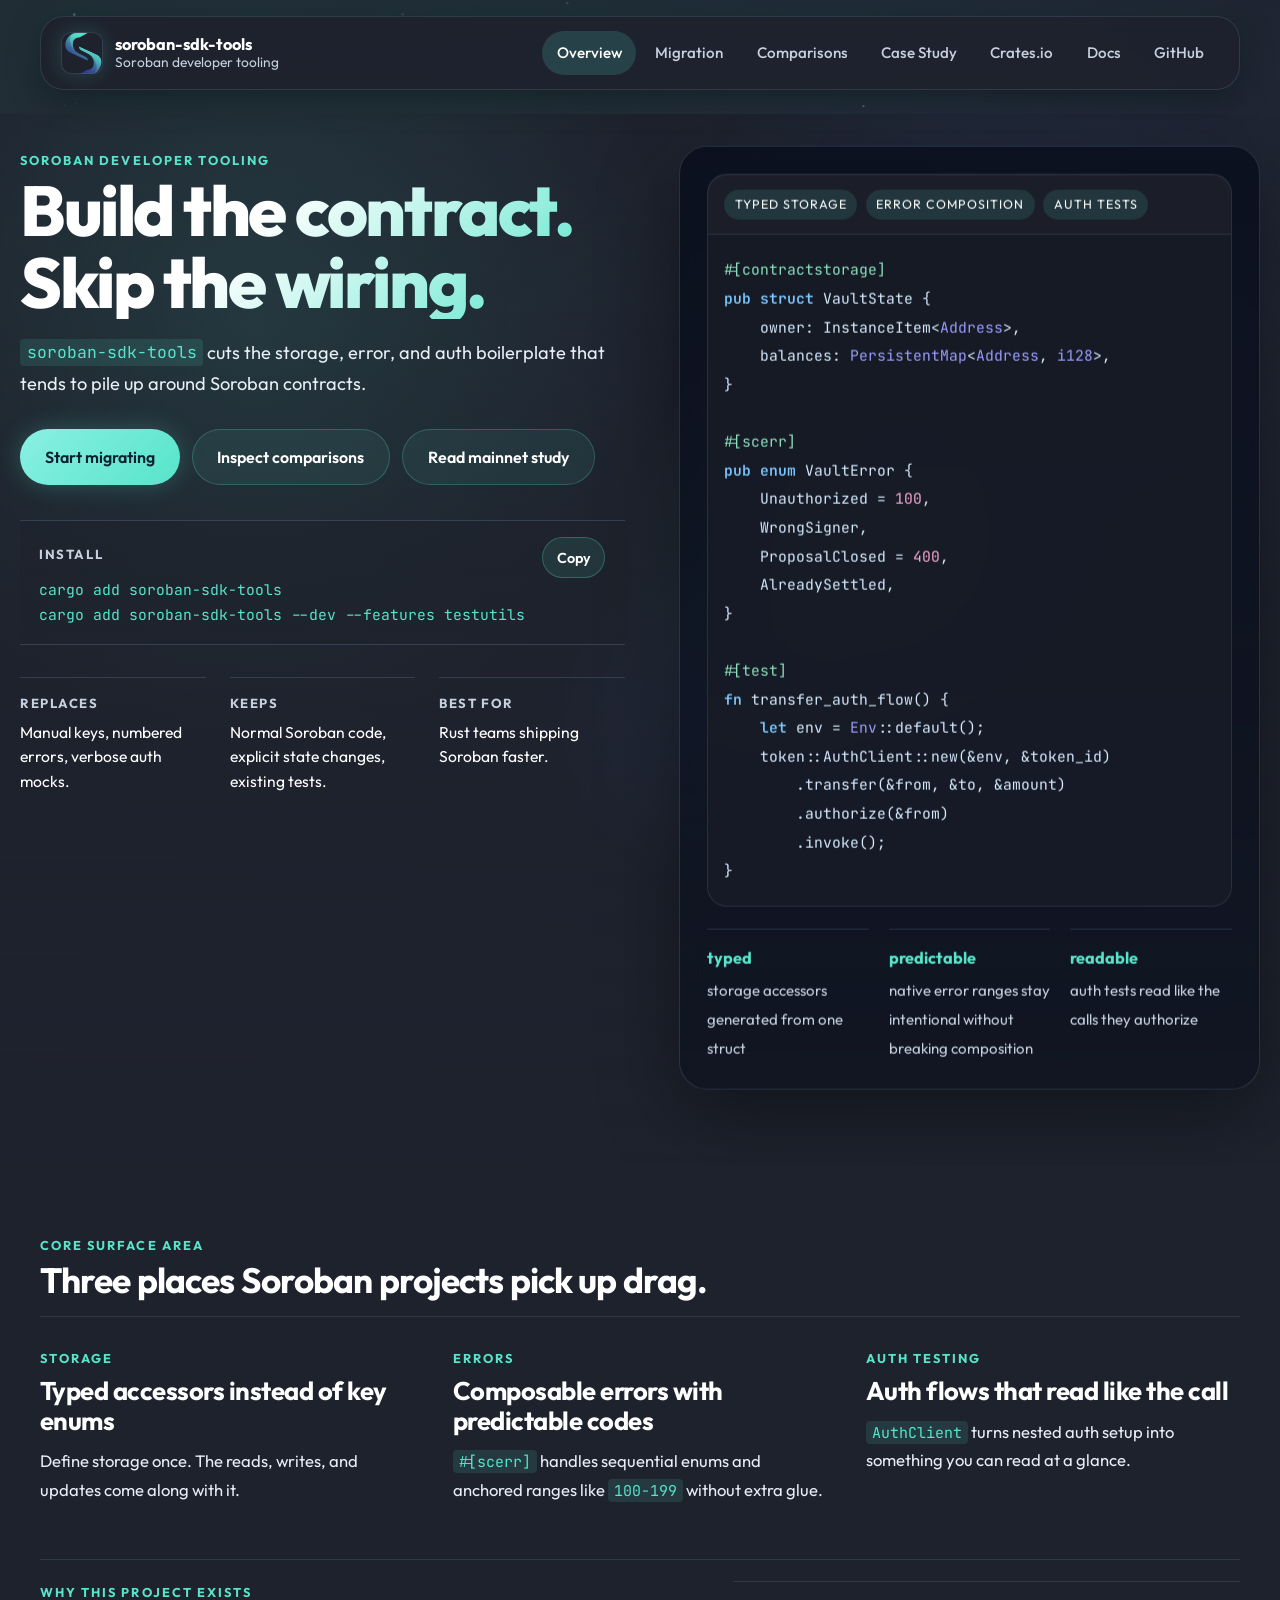
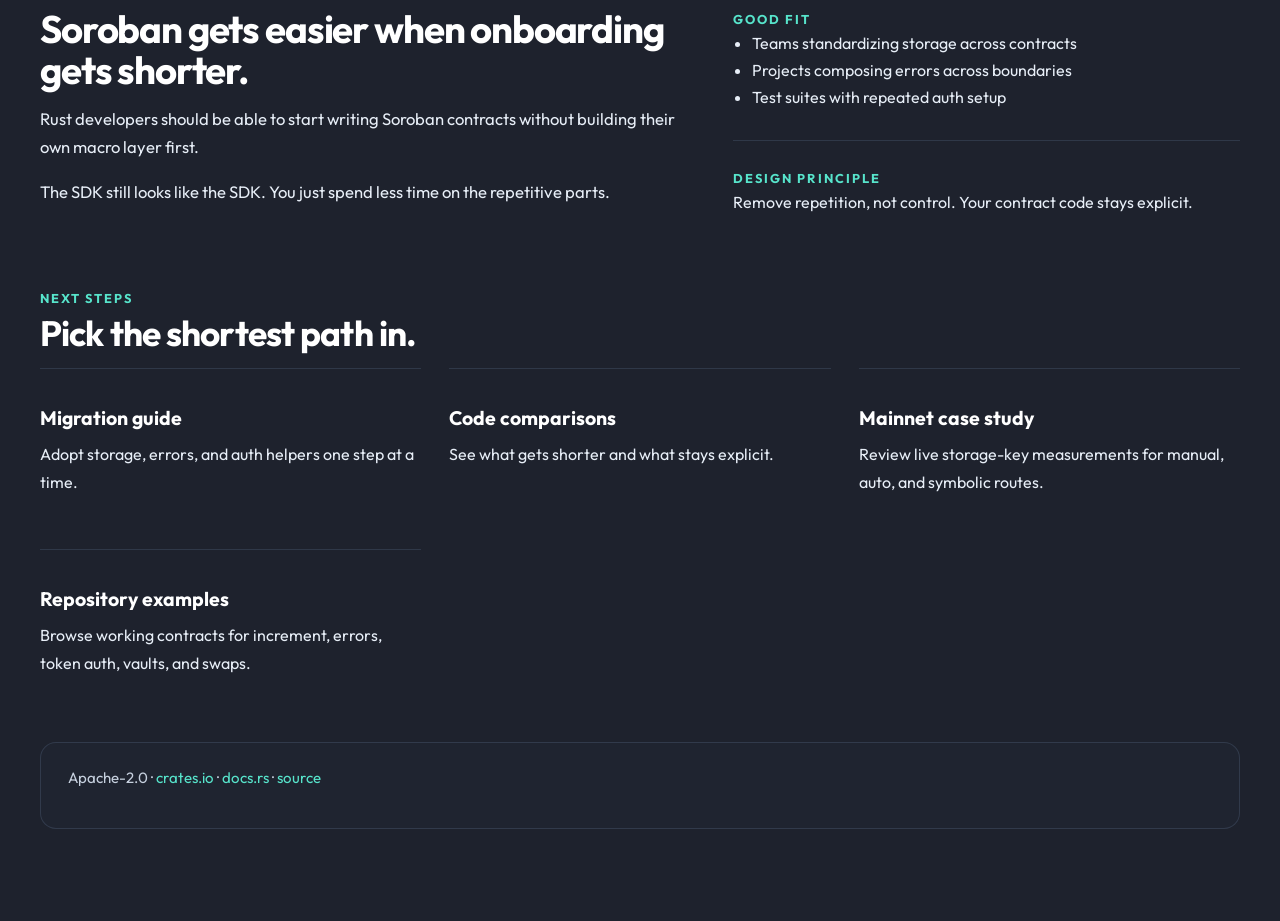
==== commit 52b3800c: "Tighten scerr range docs and coverage" ====
--- a/docs/index.html
+++ b/docs/index.html
@@ -114,8 +114,8 @@
 pub enum VaultError {
     Unauthorized = 100,
     WrongSigner,
-    #[transparent]
-    Token(#[from] TokenError),
+    ProposalClosed = 400,
+    AlreadySettled,
 }
 
 #[test]
